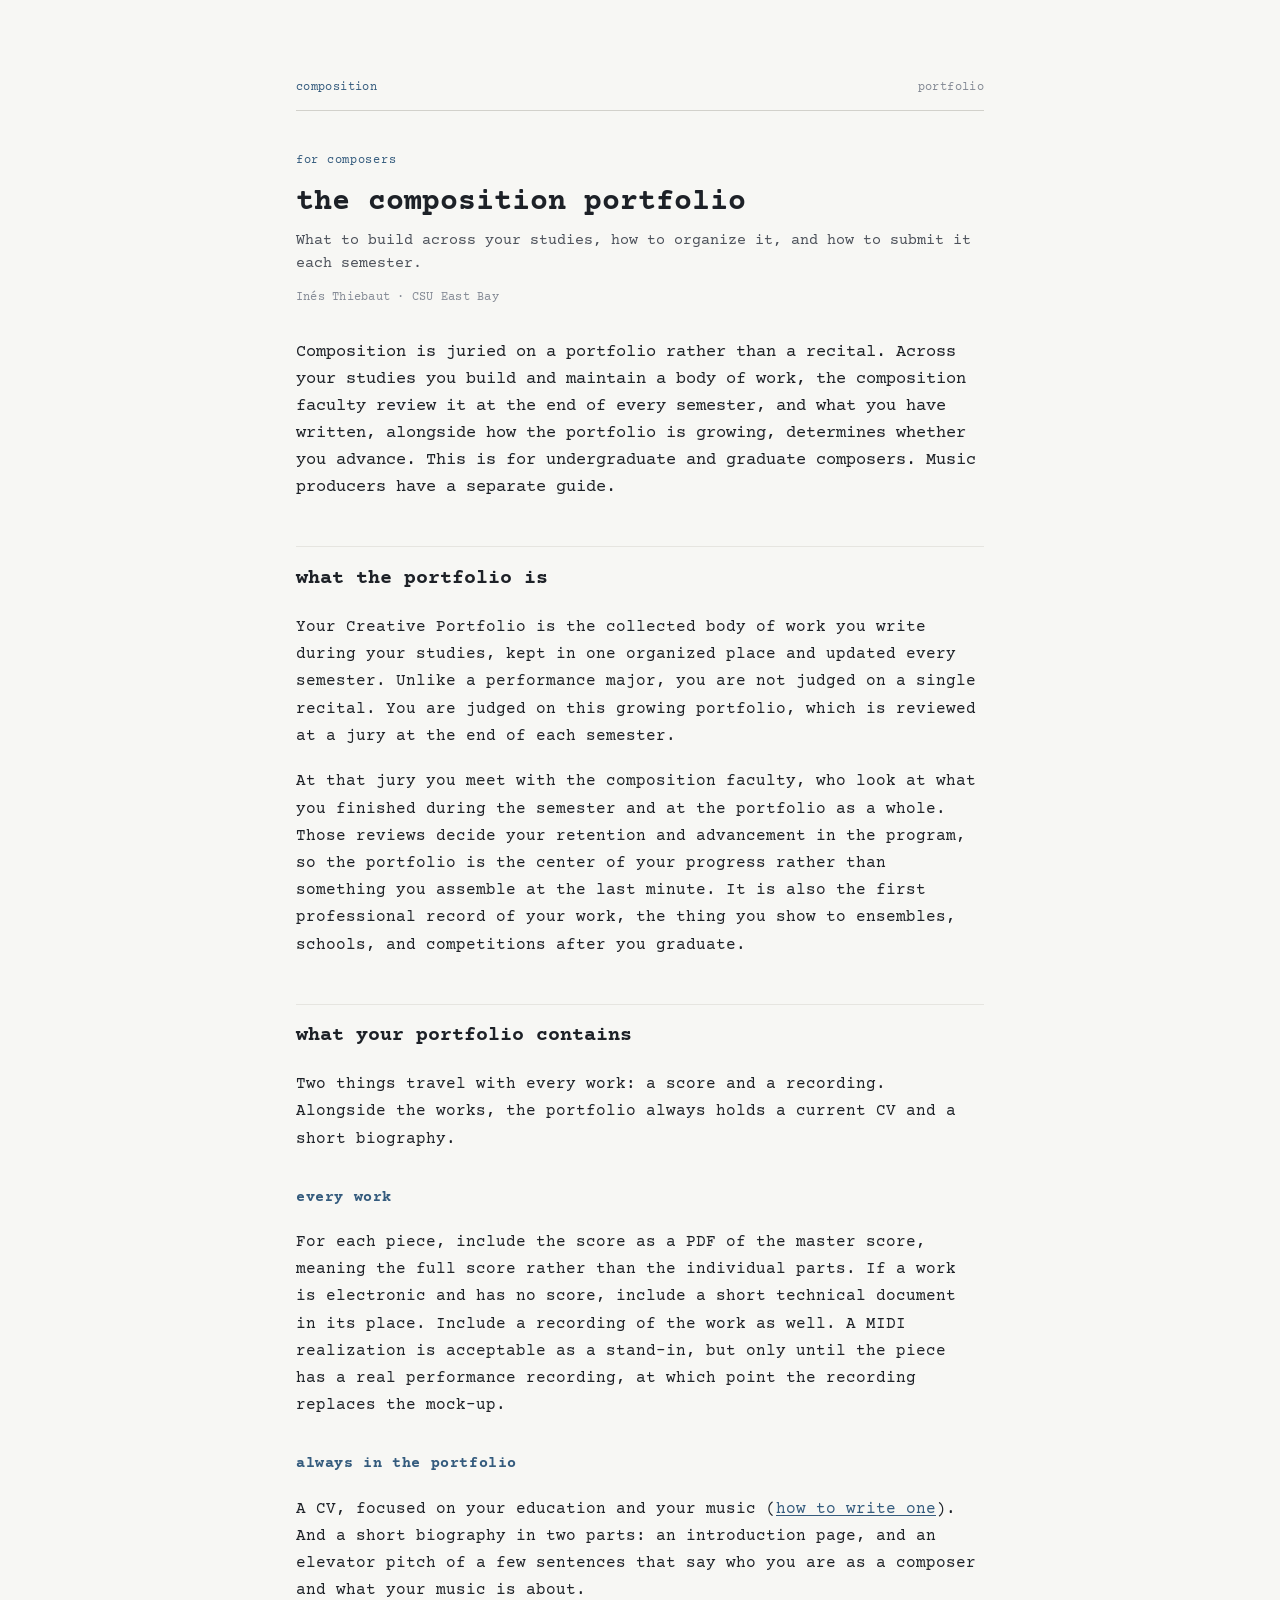
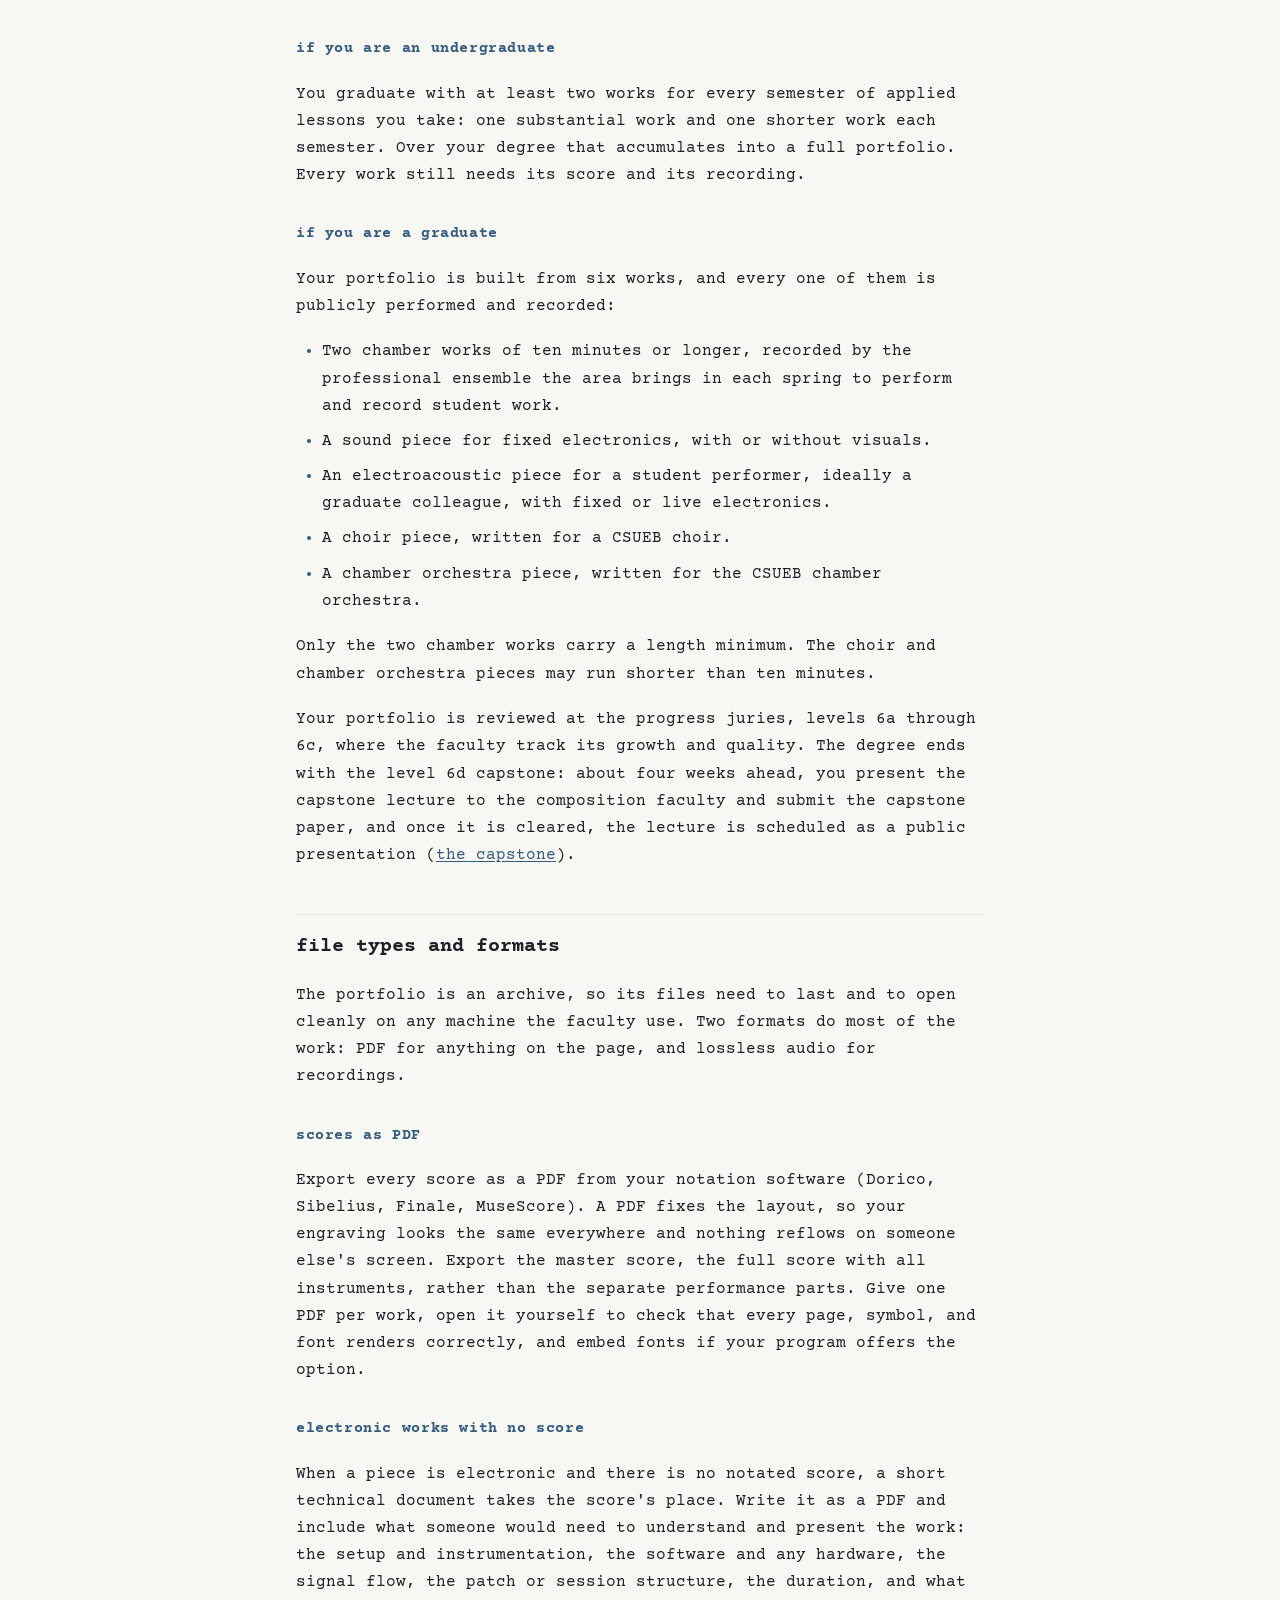
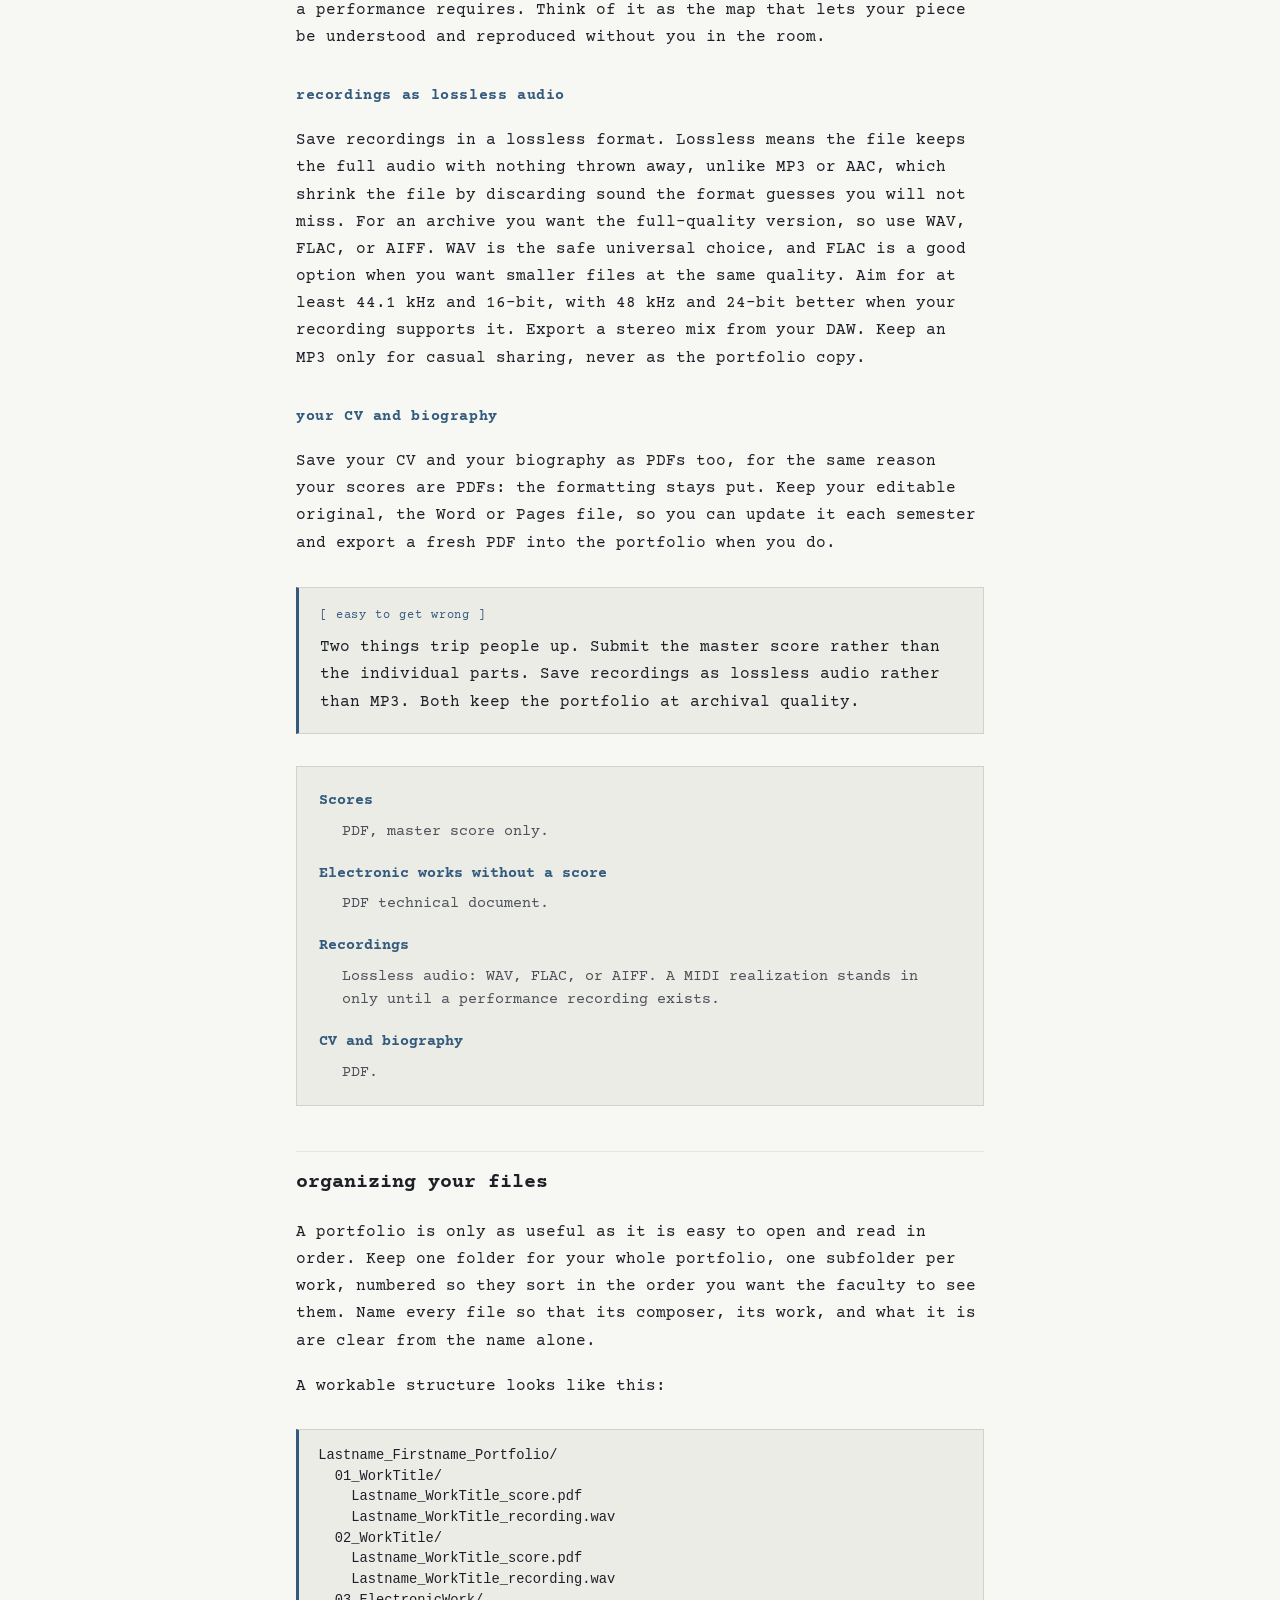
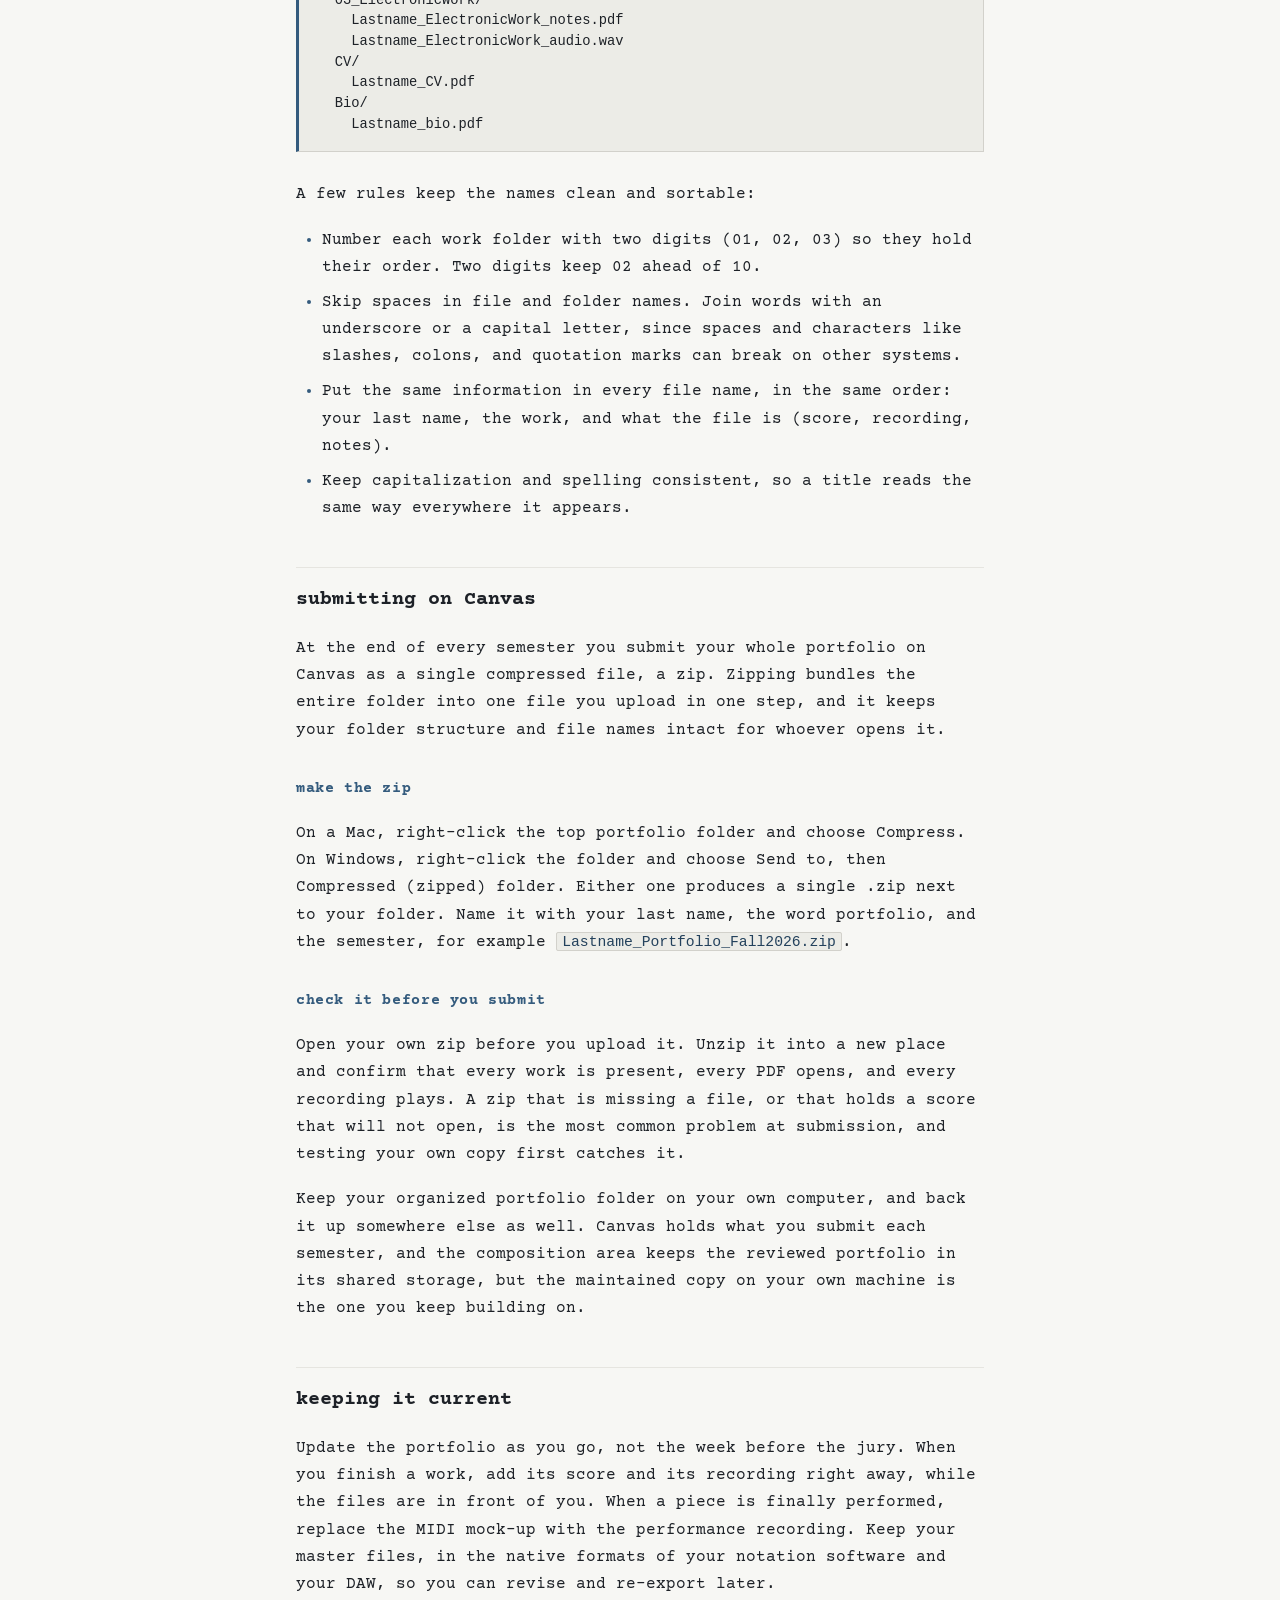
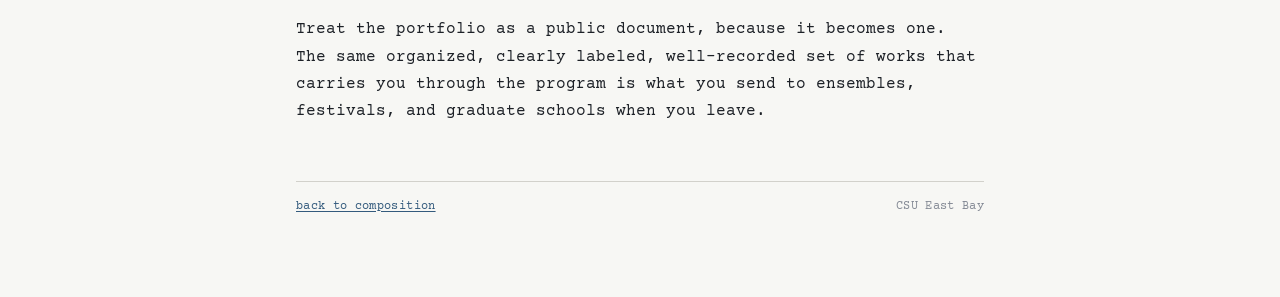
==== portfolio.html @ 9c973898 "Add composition portfolio guide Student-facing guide for undergraduate and graduate composers, drawn" ====
<!DOCTYPE html>
<html lang="en">
<head>
  <meta charset="UTF-8">
  <meta name="viewport" content="width=device-width, initial-scale=1.0">
  <title>the composition portfolio · composition</title>
  <meta name="description" content="A guide to the composition portfolio for undergraduate and graduate composers: what it holds, how to organize your files, and how to submit it on Canvas each semester.">
  <link rel="stylesheet" href="assets/style.css">
</head>
<body>

<header class="handout-header">
  <span class="course">composition</span>
  <span class="meta">portfolio</span>
</header>

<div class="title-block">
  <div class="module-tag">for composers</div>
  <h1>the composition portfolio</h1>
  <div class="subtitle">What to build across your studies, how to organize it, and how to submit it each semester.</div>
  <div class="byline">Inés Thiebaut · CSU East Bay</div>
</div>

<p class="lede">Composition is juried on a portfolio rather than a recital. Across your studies you build and maintain a body of work, the composition faculty review it at the end of every semester, and what you have written, alongside how the portfolio is growing, determines whether you advance. This is for undergraduate and graduate composers. Music producers have a separate guide.</p>

<h2>what the portfolio is</h2>
<p>Your Creative Portfolio is the collected body of work you write during your studies, kept in one organized place and updated every semester. Unlike a performance major, you are not judged on a single recital. You are judged on this growing portfolio, which is reviewed at a jury at the end of each semester.</p>
<p>At that jury you meet with the composition faculty, who look at what you finished during the semester and at the portfolio as a whole. Those reviews decide your retention and advancement in the program, so the portfolio is the center of your progress rather than something you assemble at the last minute. It is also the first professional record of your work, the thing you show to ensembles, schools, and competitions after you graduate.</p>

<h2>what your portfolio contains</h2>
<p>Two things travel with every work: a score and a recording. Alongside the works, the portfolio always holds a current CV and a short biography.</p>

<h3>every work</h3>
<p>For each piece, include the score as a PDF of the master score, meaning the full score rather than the individual parts. If a work is electronic and has no score, include a short technical document in its place. Include a recording of the work as well. A MIDI realization is acceptable as a stand-in, but only until the piece has a real performance recording, at which point the recording replaces the mock-up.</p>

<h3>always in the portfolio</h3>
<p>A CV, focused on your education and your music (<a href="https://www.indeed.com/career-advice/resumes-cover-letters/cv-for-musicians" target="_blank" rel="noopener">how to write one</a>). And a short biography in two parts: an introduction page, and an elevator pitch of a few sentences that say who you are as a composer and what your music is about.</p>

<h3>if you are an undergraduate</h3>
<p>You graduate with at least two works for every semester of applied lessons you take: one substantial work and one shorter work each semester. Over your degree that accumulates into a full portfolio. Every work still needs its score and its recording.</p>

<h3>if you are a graduate</h3>
<p>Your portfolio is built from six works, and every one of them is publicly performed and recorded:</p>
<ul>
  <li>Two chamber works of ten minutes or longer, recorded by the professional ensemble the area brings in each spring to perform and record student work.</li>
  <li>A sound piece for fixed electronics, with or without visuals.</li>
  <li>An electroacoustic piece for a student performer, ideally a graduate colleague, with fixed or live electronics.</li>
  <li>A choir piece, written for a CSUEB choir.</li>
  <li>A chamber orchestra piece, written for the CSUEB chamber orchestra.</li>
</ul>
<p>Only the two chamber works carry a length minimum. The choir and chamber orchestra pieces may run shorter than ten minutes.</p>
<p>Your portfolio is reviewed at the progress juries, levels 6a through 6c, where the faculty track its growth and quality. The degree ends with the level 6d capstone: about four weeks ahead, you present the capstone lecture to the composition faculty and submit the capstone paper, and once it is cleared, the lecture is scheduled as a public presentation (<a href="https://csuebmusic.github.io/music-curriculum/documents/handbooks/graduate-handbook.html#capstone" target="_blank" rel="noopener">the capstone</a>).</p>

<h2>file types and formats</h2>
<p>The portfolio is an archive, so its files need to last and to open cleanly on any machine the faculty use. Two formats do most of the work: PDF for anything on the page, and lossless audio for recordings.</p>

<h3>scores as PDF</h3>
<p>Export every score as a PDF from your notation software (Dorico, Sibelius, Finale, MuseScore). A PDF fixes the layout, so your engraving looks the same everywhere and nothing reflows on someone else's screen. Export the master score, the full score with all instruments, rather than the separate performance parts. Give one PDF per work, open it yourself to check that every page, symbol, and font renders correctly, and embed fonts if your program offers the option.</p>

<h3>electronic works with no score</h3>
<p>When a piece is electronic and there is no notated score, a short technical document takes the score's place. Write it as a PDF and include what someone would need to understand and present the work: the setup and instrumentation, the software and any hardware, the signal flow, the patch or session structure, the duration, and what a performance requires. Think of it as the map that lets your piece be understood and reproduced without you in the room.</p>

<h3>recordings as lossless audio</h3>
<p>Save recordings in a lossless format. Lossless means the file keeps the full audio with nothing thrown away, unlike MP3 or AAC, which shrink the file by discarding sound the format guesses you will not miss. For an archive you want the full-quality version, so use WAV, FLAC, or AIFF. WAV is the safe universal choice, and FLAC is a good option when you want smaller files at the same quality. Aim for at least 44.1 kHz and 16-bit, with 48 kHz and 24-bit better when your recording supports it. Export a stereo mix from your DAW. Keep an MP3 only for casual sharing, never as the portfolio copy.</p>

<h3>your CV and biography</h3>
<p>Save your CV and your biography as PDFs too, for the same reason your scores are PDFs: the formatting stays put. Keep your editable original, the Word or Pages file, so you can update it each semester and export a fresh PDF into the portfolio when you do.</p>

<div class="callout">
  <div class="callout-label">easy to get wrong</div>
  <p>Two things trip people up. Submit the master score rather than the individual parts. Save recordings as lossless audio rather than MP3. Both keep the portfolio at archival quality.</p>
</div>

<dl class="vocab">
  <dt>Scores</dt>
  <dd>PDF, master score only.</dd>
  <dt>Electronic works without a score</dt>
  <dd>PDF technical document.</dd>
  <dt>Recordings</dt>
  <dd>Lossless audio: WAV, FLAC, or AIFF. A MIDI realization stands in only until a performance recording exists.</dd>
  <dt>CV and biography</dt>
  <dd>PDF.</dd>
</dl>

<h2>organizing your files</h2>
<p>A portfolio is only as useful as it is easy to open and read in order. Keep one folder for your whole portfolio, one subfolder per work, numbered so they sort in the order you want the faculty to see them. Name every file so that its composer, its work, and what it is are clear from the name alone.</p>

<p>A workable structure looks like this:</p>
<pre>Lastname_Firstname_Portfolio/
  01_WorkTitle/
    Lastname_WorkTitle_score.pdf
    Lastname_WorkTitle_recording.wav
  02_WorkTitle/
    Lastname_WorkTitle_score.pdf
    Lastname_WorkTitle_recording.wav
  03_ElectronicWork/
    Lastname_ElectronicWork_notes.pdf
    Lastname_ElectronicWork_audio.wav
  CV/
    Lastname_CV.pdf
  Bio/
    Lastname_bio.pdf</pre>

<p>A few rules keep the names clean and sortable:</p>
<ul>
  <li>Number each work folder with two digits (01, 02, 03) so they hold their order. Two digits keep 02 ahead of 10.</li>
  <li>Skip spaces in file and folder names. Join words with an underscore or a capital letter, since spaces and characters like slashes, colons, and quotation marks can break on other systems.</li>
  <li>Put the same information in every file name, in the same order: your last name, the work, and what the file is (score, recording, notes).</li>
  <li>Keep capitalization and spelling consistent, so a title reads the same way everywhere it appears.</li>
</ul>

<h2>submitting on Canvas</h2>
<p>At the end of every semester you submit your whole portfolio on Canvas as a single compressed file, a zip. Zipping bundles the entire folder into one file you upload in one step, and it keeps your folder structure and file names intact for whoever opens it.</p>

<h3>make the zip</h3>
<p>On a Mac, right-click the top portfolio folder and choose Compress. On Windows, right-click the folder and choose Send to, then Compressed (zipped) folder. Either one produces a single .zip next to your folder. Name it with your last name, the word portfolio, and the semester, for example <code>Lastname_Portfolio_Fall2026.zip</code>.</p>

<h3>check it before you submit</h3>
<p>Open your own zip before you upload it. Unzip it into a new place and confirm that every work is present, every PDF opens, and every recording plays. A zip that is missing a file, or that holds a score that will not open, is the most common problem at submission, and testing your own copy first catches it.</p>

<p>Keep your organized portfolio folder on your own computer, and back it up somewhere else as well. Canvas holds what you submit each semester, and the composition area keeps the reviewed portfolio in its shared storage, but the maintained copy on your own machine is the one you keep building on.</p>

<h2>keeping it current</h2>
<p>Update the portfolio as you go, not the week before the jury. When you finish a work, add its score and its recording right away, while the files are in front of you. When a piece is finally performed, replace the MIDI mock-up with the performance recording. Keep your master files, in the native formats of your notation software and your DAW, so you can revise and re-export later.</p>
<p>Treat the portfolio as a public document, because it becomes one. The same organized, clearly labeled, well-recorded set of works that carries you through the program is what you send to ensembles, festivals, and graduate schools when you leave.</p>

<footer class="handout-footer">
  <span><a href="index.html">back to composition</a></span>
  <span>CSU East Bay</span>
</footer>

</body>
</html>
---- assets/style.css ----
/* =======================================================================
   composition: lessons stylesheet
   Student-facing handouts and browser tools for composition,
   orchestration, and notation.

   Identity: a typed analytical page. Soft near-white paper, cool steel-blue
   ink for marks and links, near-black ink for text, everything set in
   Courier Prime so the page reads like a composer's typed program note or
   score analysis rather than a screen.

   Shares the custom-property NAMES used across the csuebmusic repos
   (--bg, --ink, --accent, the ink and rule families) so diagrams and
   widgets ported from another repo re-skin themselves here with no edits.
   Two deliberate departures from the audio repos: this repo is mono-first,
   so --serif and --mono both resolve to Courier Prime, and the chrome is
   quiet and lowercase rather than the terminal styling of music-production.
   A ported widget that leaned on a sans body, or on caps for contrast, will
   read flatter here; weight, size, and color carry the hierarchy instead.

   Domain-specific diagram color families (instrument families for
   orchestration and register maps, section colors for form diagrams, voice
   colors for texture and process diagrams) are added to this file when the
   first diagram that needs them lands, the way the audio repos grew their
   meter and cable families. Always reference colors by variable name; never
   hardcode hex in a component.
   ======================================================================= */

@import url('https://fonts.googleapis.com/css2?family=Courier+Prime:ital,wght@0,400;0,700;1,400;1,700&display=swap');

:root {
  /* Core surface + ink. Soft near-white paper, cool near-black ink. */
  --bg:        #f7f7f4;   /* page background */
  --bg-alt:    #ecece7;   /* lifted panel: callouts, figures, tables */
  --ink:       #1d2127;   /* cool near-black, body text */
  --ink-soft:  #4c515a;   /* slate, secondary text */
  --ink-faint: #838994;   /* light slate, captions, footer, grid labels */
  --rule:      #d2d1cb;   /* panel borders, axes */
  --rule-soft: #e6e5e0;   /* faint grid lines, section rules */

  /* Steel blue: the one accent, a fountain-pen ink for marks and links. */
  --accent:      #345b7d;
  --accent-soft: #23415c;   /* darker steel for emphasis text on the page */

  /* Caution panel. */
  --warn-bg:  #f2ede3;
  --warn-ink: #6b4a22;

  /* Mono-first: both names resolve to the typewriter face so ported
     components render in this repo's identity. */
  --serif: 'Courier Prime', 'Courier New', Courier, monospace;
  --mono:  'Courier Prime', 'Courier New', Courier, monospace;
}

* { box-sizing: border-box; }

html, body {
  margin: 0;
  padding: 0;
  background: var(--bg);
  color: var(--ink);
  font-family: var(--serif);
  font-size: 16px;
  line-height: 1.7;
  -webkit-font-smoothing: antialiased;
}

/* ----- Layout ---------------------------------------------------------- */

body {
  max-width: 46rem;
  margin: 0 auto;
  padding: 2.5rem 1.5rem 5rem;
}

/* ----- Header: a typed slug line --------------------------------------- */

.handout-header {
  display: flex;
  justify-content: space-between;
  align-items: center;
  gap: 1rem;
  font-size: 0.75rem;
  letter-spacing: 0.03em;
  color: var(--ink-faint);
  border-bottom: 1px solid var(--rule);
  padding: 0.9rem 0 0.7rem;
  margin-top: 1.5rem;
  margin-bottom: 2.5rem;
}
.handout-header .course { color: var(--accent); }

/* ----- Title block ----------------------------------------------------- */

.title-block { margin-bottom: 2rem; }

.module-tag {
  font-size: 0.75rem;
  letter-spacing: 0.06em;
  color: var(--accent);
  margin-bottom: 0.8rem;
}

h1 {
  font-weight: 700;
  font-size: 1.9rem;
  line-height: 1.2;
  margin: 0 0 0.6rem;
  color: var(--ink);
}

.subtitle {
  font-size: 0.95rem;
  color: var(--ink-soft);
  line-height: 1.5;
}

.byline {
  font-size: 0.78rem;
  letter-spacing: 0.02em;
  color: var(--ink-faint);
  margin-top: 0.7rem;
}

/* ----- Lede ------------------------------------------------------------ */

.lede {
  font-size: 1.05rem;
  line-height: 1.6;
  color: var(--ink);
  margin: 1.5rem auto 2rem;
}
.lede strong { color: var(--accent-soft); font-weight: 700; }

/* ----- Body type ------------------------------------------------------- */

p { margin: 1.15rem auto; }

/* Section head: a hairline rule stands in for a typed page break. */
h2 {
  font-weight: 700;
  font-size: 1.25rem;
  margin: 2.8rem auto 1rem;
  padding-top: 0.9rem;
  border-top: 1px solid var(--rule-soft);
  color: var(--ink);
}

/* Sub-head / label, carried in the steel accent. */
h3 {
  font-weight: 700;
  font-size: 0.95rem;
  letter-spacing: 0.04em;
  margin: 2rem auto 0.8rem;
  color: var(--accent);
}

strong { color: var(--accent-soft); font-weight: 700; }
em { color: var(--ink); font-style: italic; }

a {
  color: var(--accent);
  text-decoration: underline;
  text-decoration-thickness: 1px;
  text-underline-offset: 2px;
}
a:hover { color: var(--accent-soft); }

ol, ul { margin: 1.15rem auto; padding-left: 1.6rem; }
li { margin: 0.5rem 0; }
li::marker { color: var(--accent); }

/* Numbered step list: leading-zero counters in a boxed chip. */
ol.steps {
  list-style: none;
  counter-reset: step;
  padding-left: 0;
}
ol.steps > li {
  counter-increment: step;
  position: relative;
  padding-left: 3rem;
  margin-bottom: 1rem;
  min-height: 1.6rem;
}
ol.steps > li::before {
  content: counter(step, decimal-leading-zero);
  position: absolute;
  left: 0;
  top: 0.05rem;
  font-size: 0.82rem;
  font-weight: 700;
  color: var(--accent);
  background: var(--bg-alt);
  border: 1px solid var(--rule);
  padding: 0.1em 0.45em;
  border-radius: 2px;
  min-width: 2rem;
  text-align: center;
}

/* ----- Rules ----------------------------------------------------------- */

hr {
  border: none;
  border-top: 1px dashed var(--rule);
  margin: 2.5rem auto;
}
hr.dotted {
  border-top: 1px dotted var(--rule);
  margin: 2rem auto;
}

/* ----- Callout: a bracketed panel -------------------------------------- */

.callout {
  background: var(--bg-alt);
  border: 1px solid var(--rule);
  border-left: 3px solid var(--accent);
  padding: 1.1rem 1.3rem;
  margin: 1.9rem auto;
}
.callout-label {
  font-size: 0.72rem;
  letter-spacing: 0.08em;
  color: var(--accent);
  margin-bottom: 0.55rem;
}
.callout-label::before { content: "[ "; }
.callout-label::after  { content: " ]"; }
.callout p { margin: 0.5rem 0; }
.callout p:first-of-type { margin-top: 0; }
.callout p:last-child { margin-bottom: 0; }

/* ----- Caution panel --------------------------------------------------- */

.warn {
  background: var(--warn-bg);
  border: 1px solid var(--warn-ink);
  border-left: 3px solid var(--warn-ink);
  color: var(--warn-ink);
  padding: 1.1rem 1.3rem;
  margin: 1.9rem auto;
}
.warn .callout-label,
.warn-label {
  font-size: 0.72rem;
  letter-spacing: 0.08em;
  color: var(--warn-ink);
  margin-bottom: 0.55rem;
}
.warn .callout-label::before,
.warn-label::before { content: "[ ! "; }
.warn .callout-label::after,
.warn-label::after  { content: " ]"; }
.warn p { margin: 0.5rem 0; }
.warn p:last-child { margin-bottom: 0; }

/* ----- Vocab: definition list ------------------------------------------ */

dl.vocab {
  background: var(--bg-alt);
  border: 1px solid var(--rule);
  padding: 1.3rem 1.4rem;
  margin: 2rem auto;
}
dl.vocab dt {
  font-weight: 700;
  color: var(--accent);
  margin-top: 1.1rem;
  font-size: 0.95rem;
}
dl.vocab dt:first-child { margin-top: 0; }
dl.vocab dd {
  margin: 0.35rem 0 0;
  padding-left: 1.4rem;
  color: var(--ink-soft);
  font-size: 0.95rem;
  line-height: 1.55;
}

/* ----- Figures and diagrams -------------------------------------------- */

figure {
  margin: 2.2rem auto;
  text-align: center;
}
figure svg {
  max-width: 100%;
  height: auto;
  border: 1px solid var(--rule);
  background: var(--bg-alt);
}
figcaption {
  font-size: 0.78rem;
  letter-spacing: 0.03em;
  color: var(--ink-faint);
  margin-top: 0.75rem;
  line-height: 1.5;
}
figure.form-diagram { margin: 1.75rem auto; }

/* Score examples: an image you or the student supply. Sits on the page
   surface, not the panel tint, so staff lines and noteheads read cleanly.
   The notation is treated as given; materials analyze it, they do not
   typeset it. */
figure.score img {
  max-width: 100%;
  height: auto;
  border: 1px solid var(--rule);
  background: var(--bg);
}

/* ----- Code / tokens --------------------------------------------------- */

code {
  font-size: 0.92em;
  color: var(--accent-soft);
  background: var(--bg-alt);
  border: 1px solid var(--rule);
  border-radius: 2px;
  padding: 0.05em 0.35em;
}
pre {
  font-size: 0.86rem;
  line-height: 1.5;
  color: var(--ink);
  background: var(--bg-alt);
  border: 1px solid var(--rule);
  border-left: 3px solid var(--accent);
  padding: 1rem 1.2rem;
  overflow-x: auto;
  margin: 1.8rem auto;
}
pre code { border: none; background: none; padding: 0; color: inherit; }

/* ----- Tables ---------------------------------------------------------- */

table {
  width: 100%;
  border-collapse: collapse;
  margin: 1.25rem auto;
  font-size: 0.95rem;
}
th, td {
  text-align: left;
  padding: 0.6rem 0.75rem;
  border-bottom: 1px solid var(--rule-soft);
  vertical-align: top;
}
th {
  font-size: 0.82rem;
  letter-spacing: 0.03em;
  color: var(--ink-soft);
  font-weight: 700;
  border-bottom: 1px solid var(--rule);
}

/* ----- Audio ----------------------------------------------------------- */

audio { width: 100%; }
.audio-note {
  font-size: 0.88rem;
  color: var(--ink-soft);
  margin: 1rem auto 0;
  line-height: 1.5;
}

/* ----- Footer ---------------------------------------------------------- */

.handout-footer {
  display: flex;
  justify-content: space-between;
  gap: 1rem;
  font-size: 0.72rem;
  letter-spacing: 0.03em;
  color: var(--ink-faint);
  border-top: 1px solid var(--rule);
  padding-top: 0.9rem;
  margin-top: 3.5rem;
}

/* ----- Selection ------------------------------------------------------- */

::selection { background: var(--accent); color: var(--bg); }

/* ----- Responsive ------------------------------------------------------ */

@media (max-width: 600px) {
  h1 { font-size: 1.6rem; }
  body { padding: 2rem 1.1rem 4rem; }
}
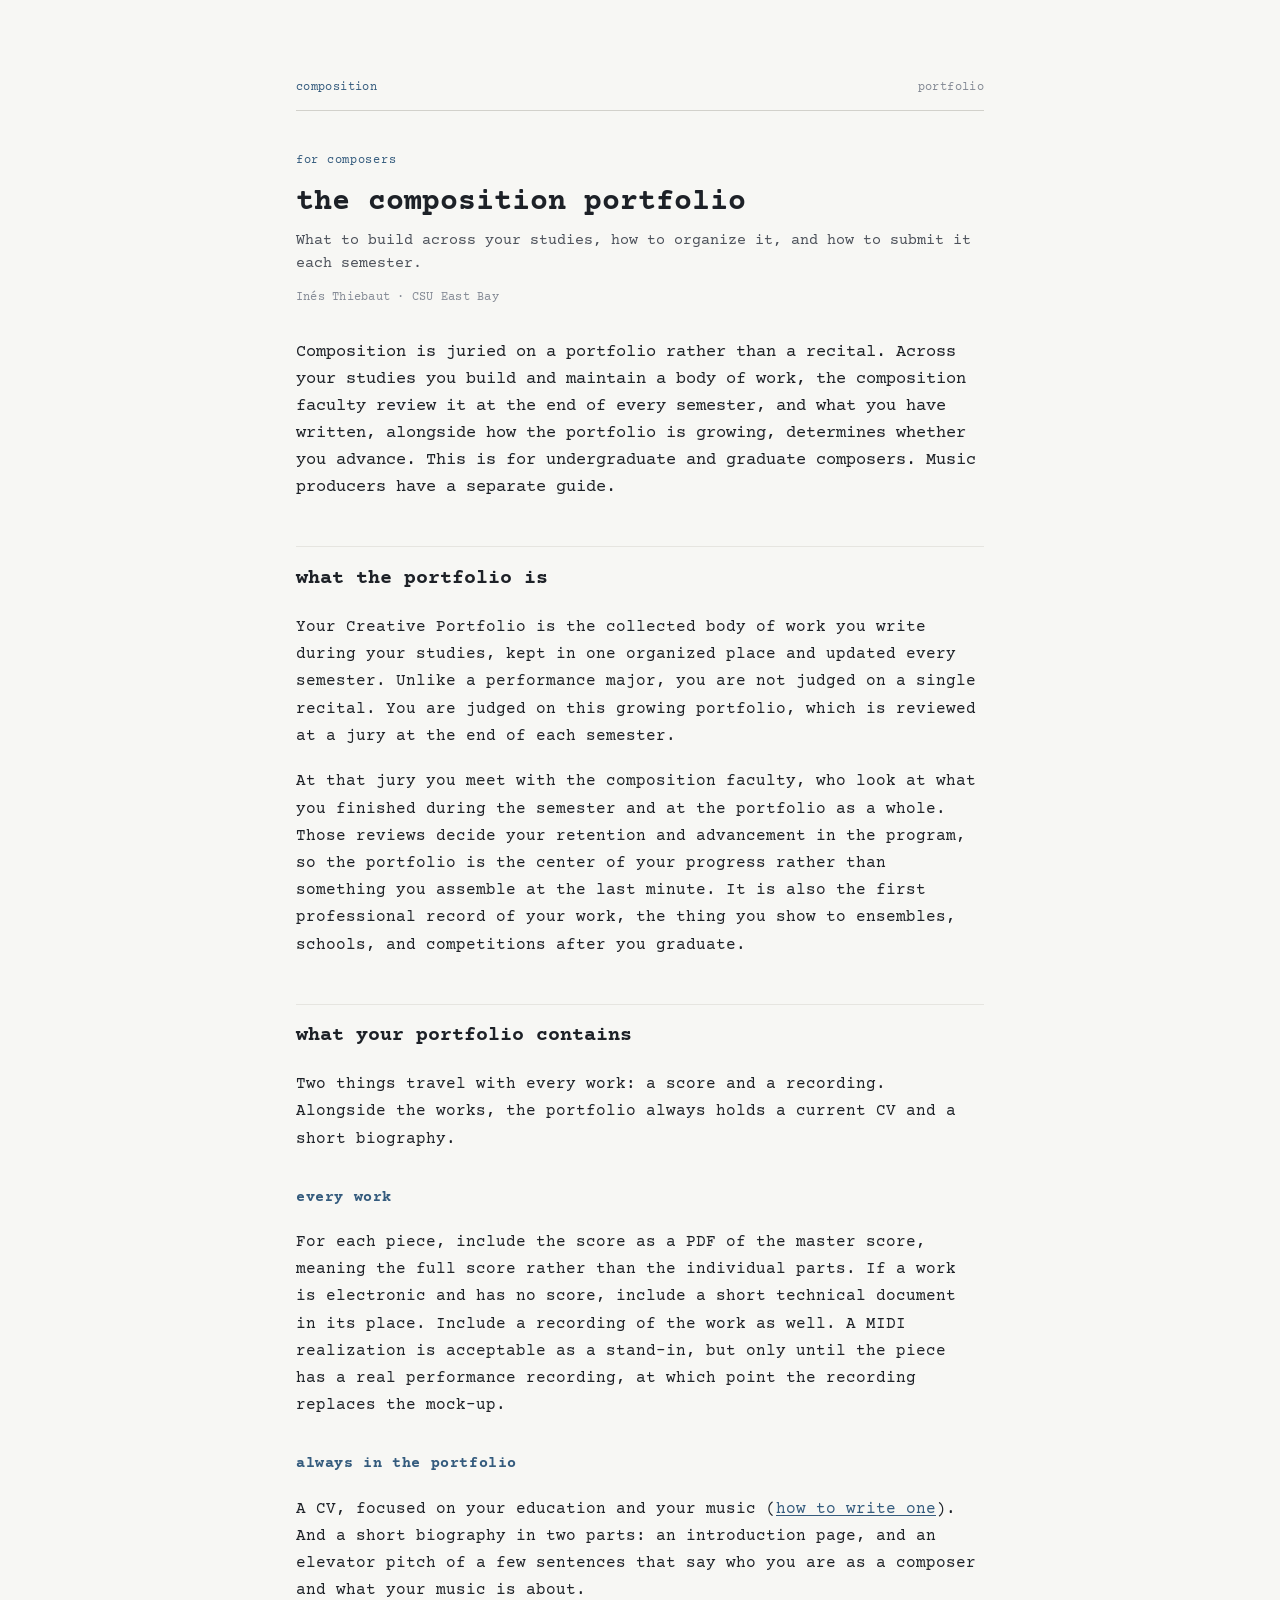
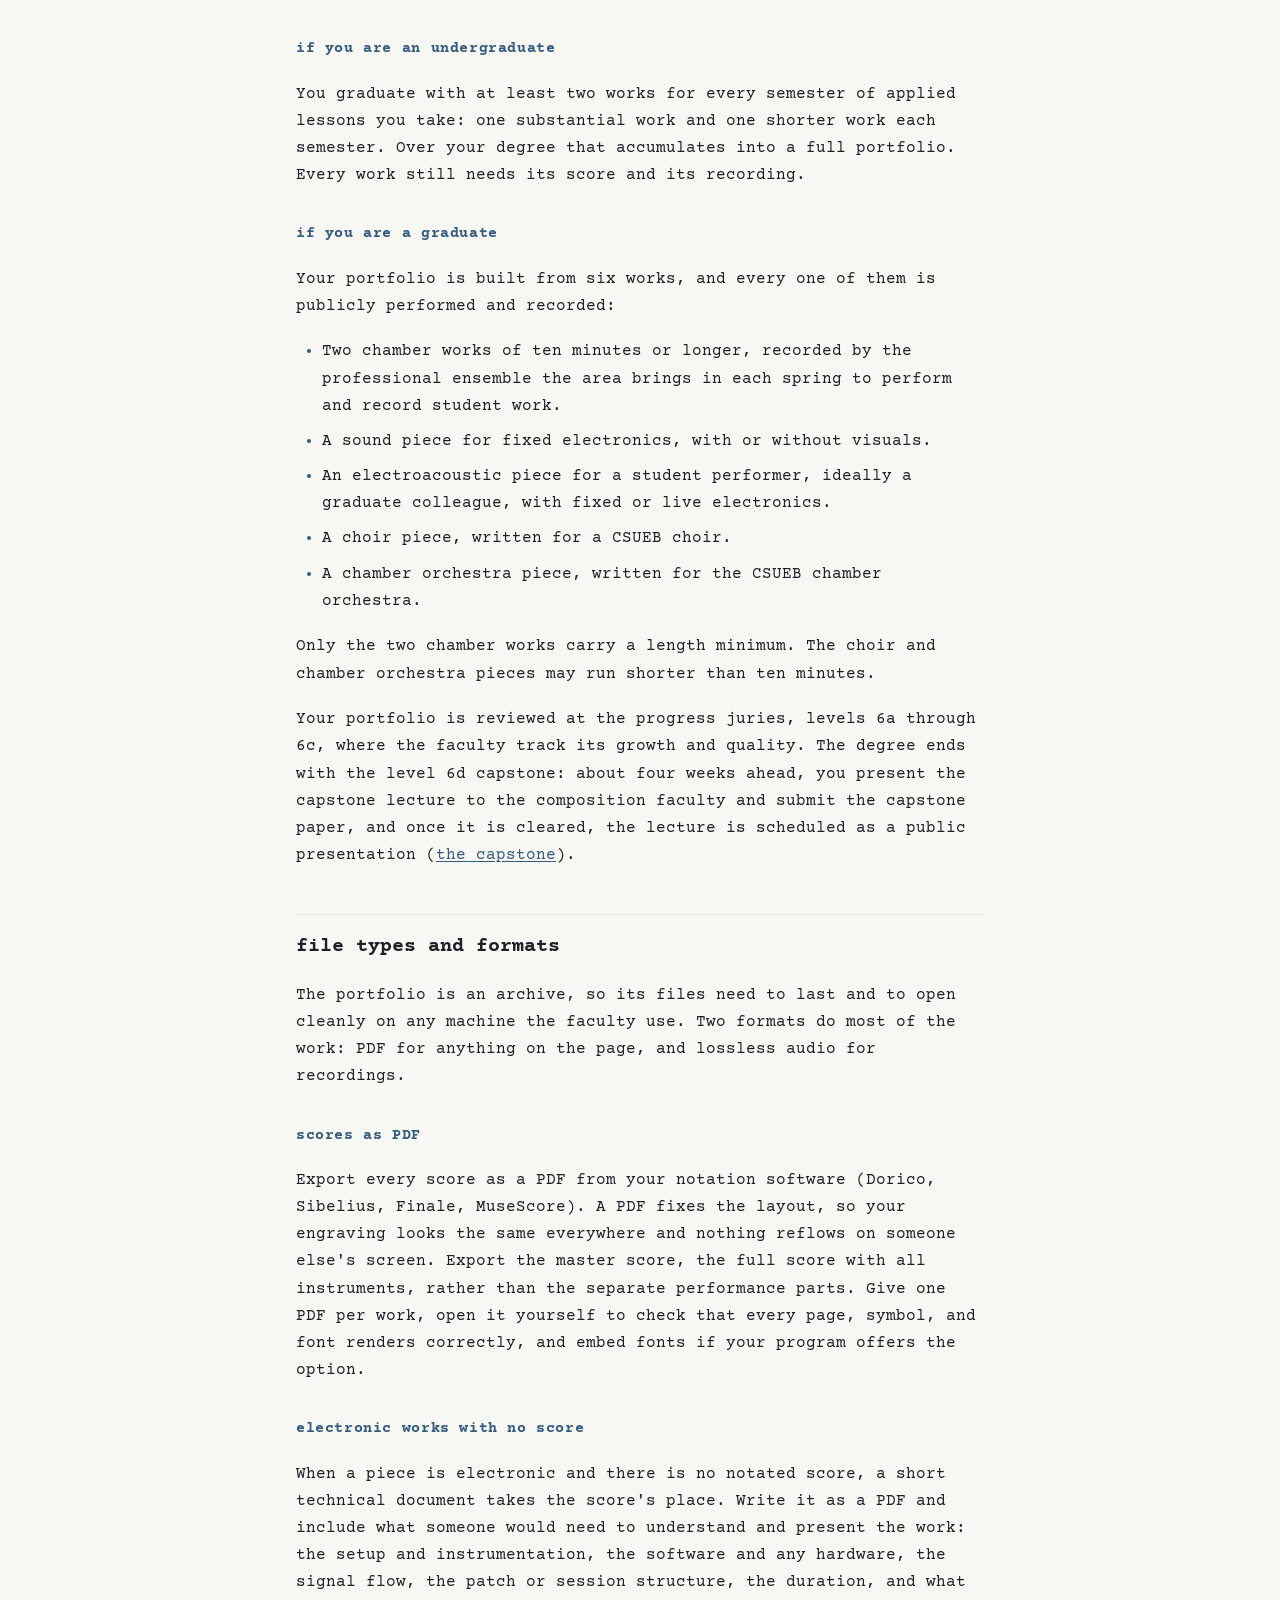
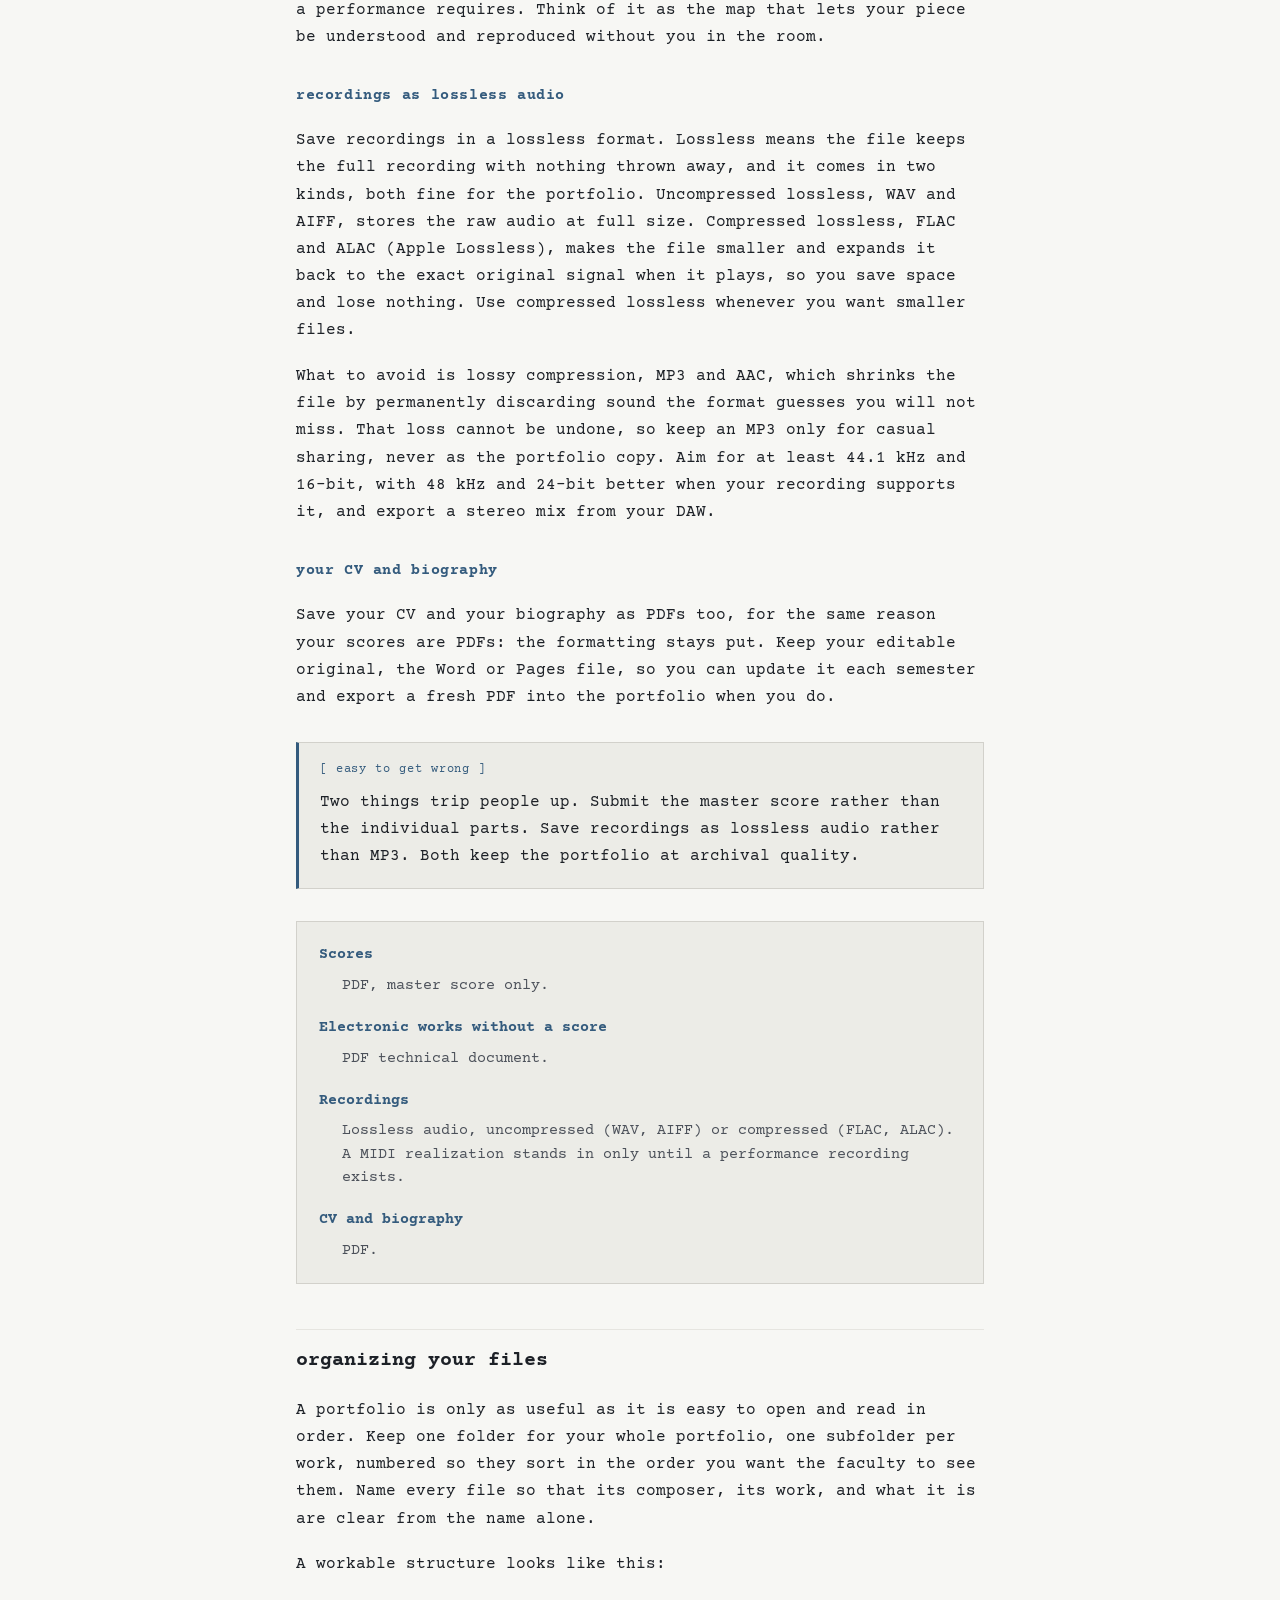
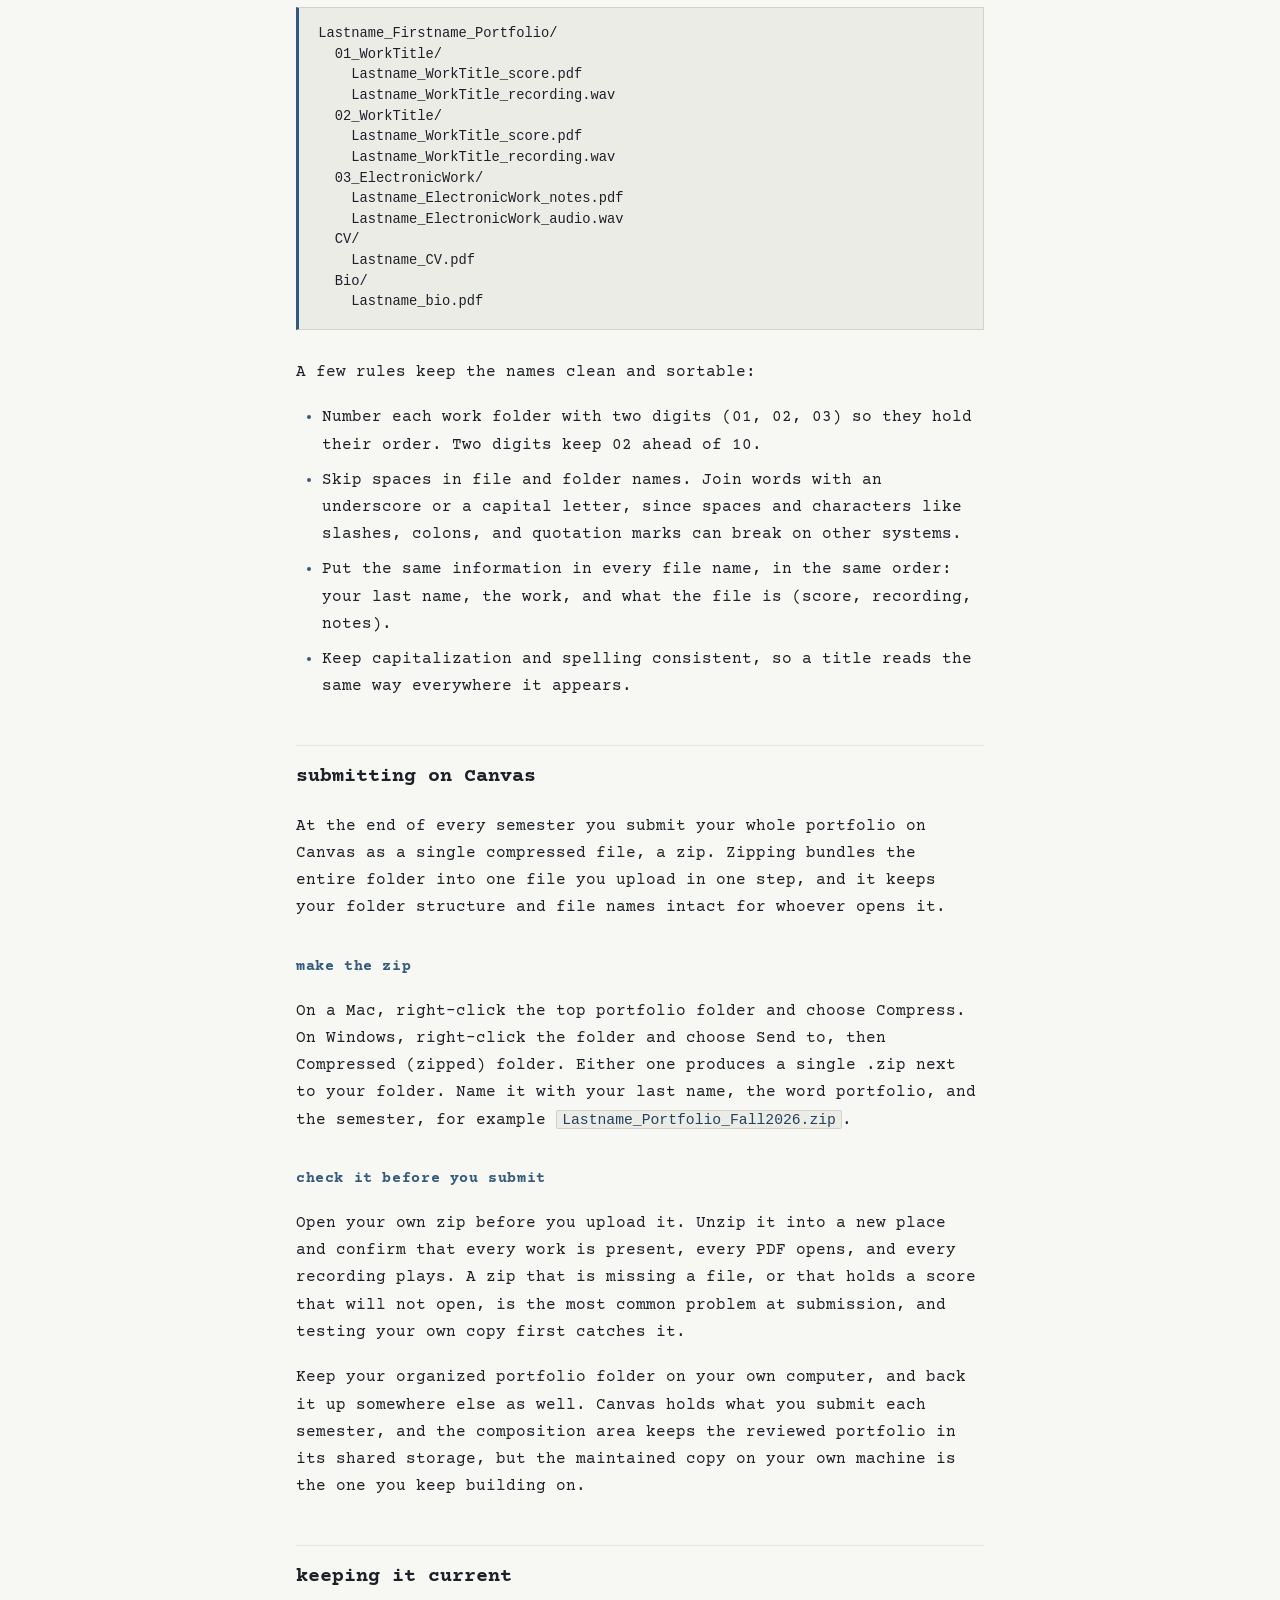
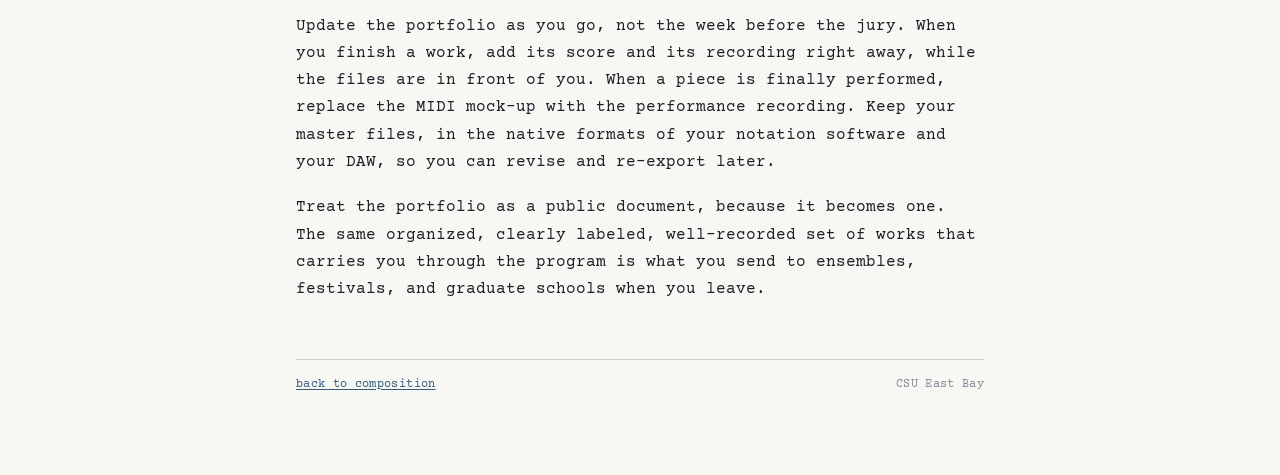
==== commit 0437b0e5: "Clarify lossless audio: compressed vs uncompressed Distinguish uncompressed lossless (WAV, AIFF) fro" ====
--- a/portfolio.html
+++ b/portfolio.html
@@ -61,7 +61,8 @@
 <p>When a piece is electronic and there is no notated score, a short technical document takes the score's place. Write it as a PDF and include what someone would need to understand and present the work: the setup and instrumentation, the software and any hardware, the signal flow, the patch or session structure, the duration, and what a performance requires. Think of it as the map that lets your piece be understood and reproduced without you in the room.</p>
 
 <h3>recordings as lossless audio</h3>
-<p>Save recordings in a lossless format. Lossless means the file keeps the full audio with nothing thrown away, unlike MP3 or AAC, which shrink the file by discarding sound the format guesses you will not miss. For an archive you want the full-quality version, so use WAV, FLAC, or AIFF. WAV is the safe universal choice, and FLAC is a good option when you want smaller files at the same quality. Aim for at least 44.1 kHz and 16-bit, with 48 kHz and 24-bit better when your recording supports it. Export a stereo mix from your DAW. Keep an MP3 only for casual sharing, never as the portfolio copy.</p>
+<p>Save recordings in a lossless format. Lossless means the file keeps the full recording with nothing thrown away, and it comes in two kinds, both fine for the portfolio. Uncompressed lossless, WAV and AIFF, stores the raw audio at full size. Compressed lossless, FLAC and ALAC (Apple Lossless), makes the file smaller and expands it back to the exact original signal when it plays, so you save space and lose nothing. Use compressed lossless whenever you want smaller files.</p>
+<p>What to avoid is lossy compression, MP3 and AAC, which shrinks the file by permanently discarding sound the format guesses you will not miss. That loss cannot be undone, so keep an MP3 only for casual sharing, never as the portfolio copy. Aim for at least 44.1 kHz and 16-bit, with 48 kHz and 24-bit better when your recording supports it, and export a stereo mix from your DAW.</p>
 
 <h3>your CV and biography</h3>
 <p>Save your CV and your biography as PDFs too, for the same reason your scores are PDFs: the formatting stays put. Keep your editable original, the Word or Pages file, so you can update it each semester and export a fresh PDF into the portfolio when you do.</p>
@@ -77,7 +78,7 @@
   <dt>Electronic works without a score</dt>
   <dd>PDF technical document.</dd>
   <dt>Recordings</dt>
-  <dd>Lossless audio: WAV, FLAC, or AIFF. A MIDI realization stands in only until a performance recording exists.</dd>
+  <dd>Lossless audio, uncompressed (WAV, AIFF) or compressed (FLAC, ALAC). A MIDI realization stands in only until a performance recording exists.</dd>
   <dt>CV and biography</dt>
   <dd>PDF.</dd>
 </dl>
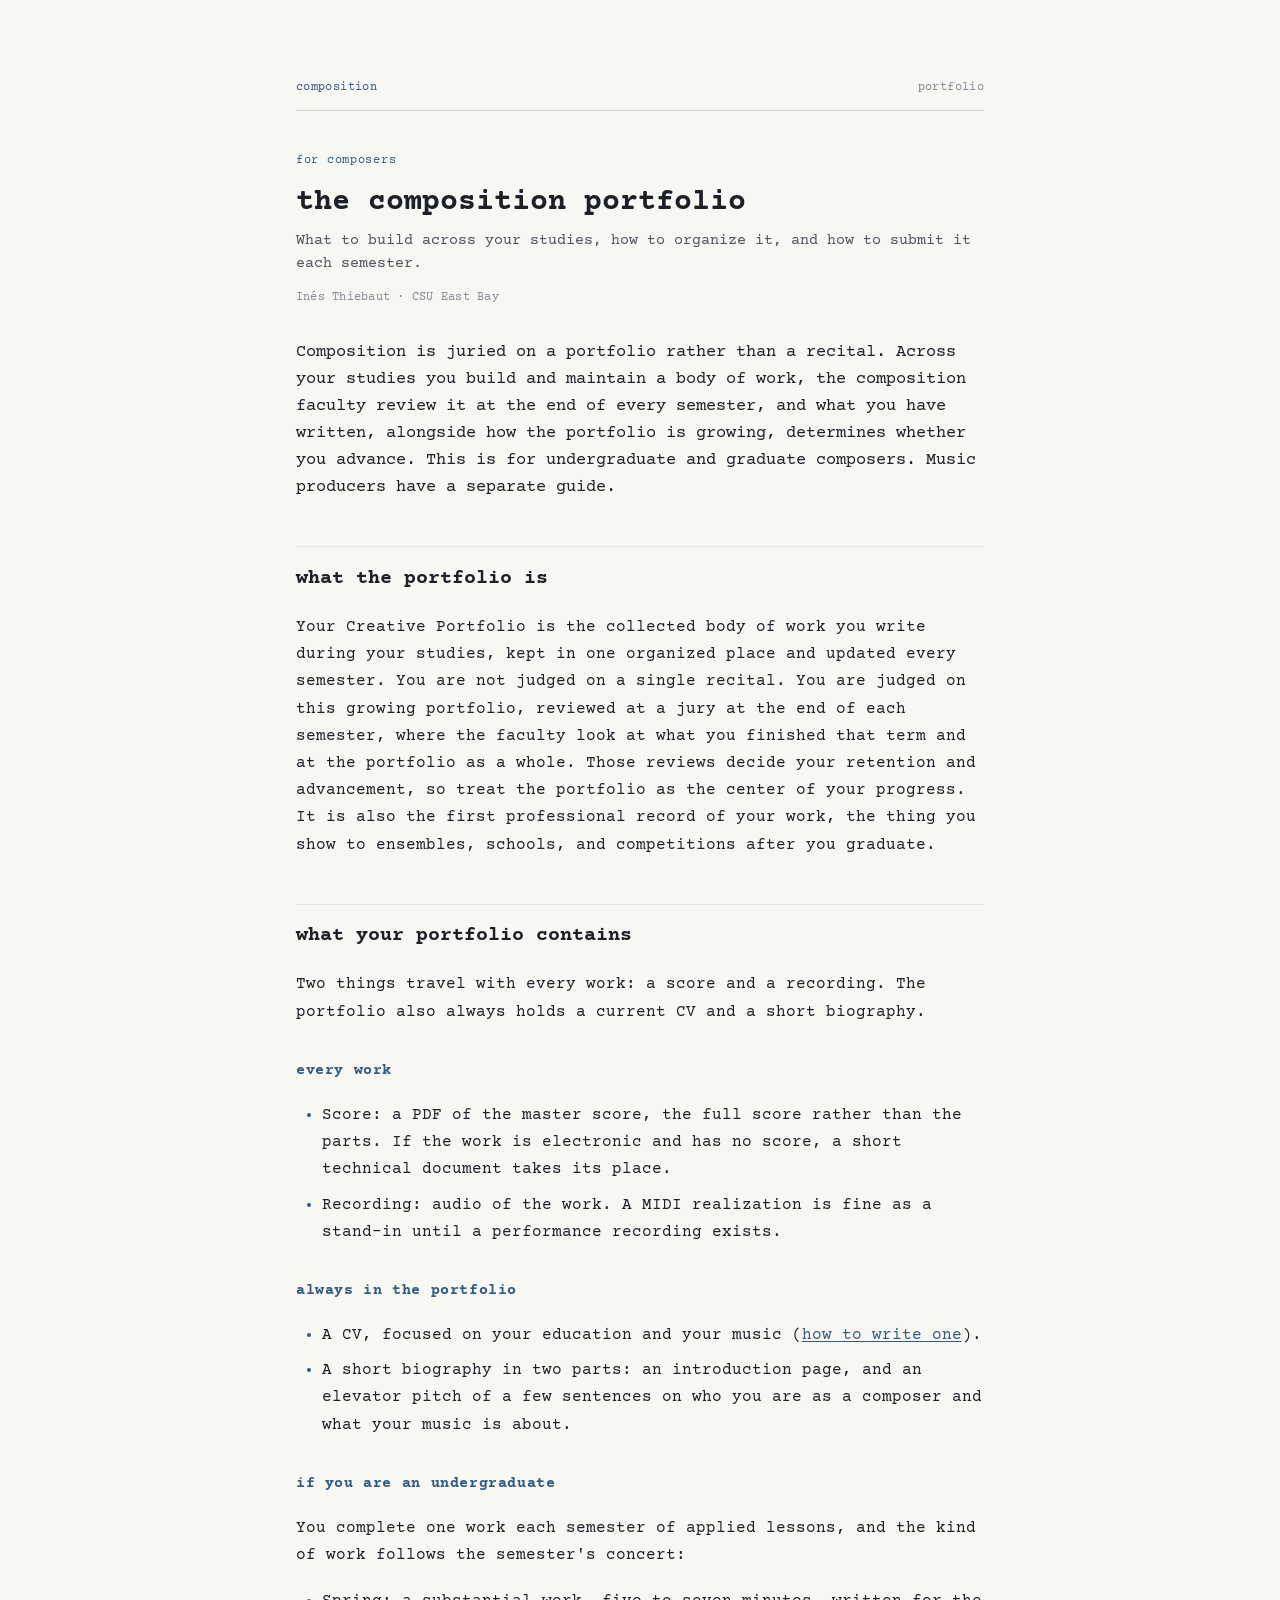
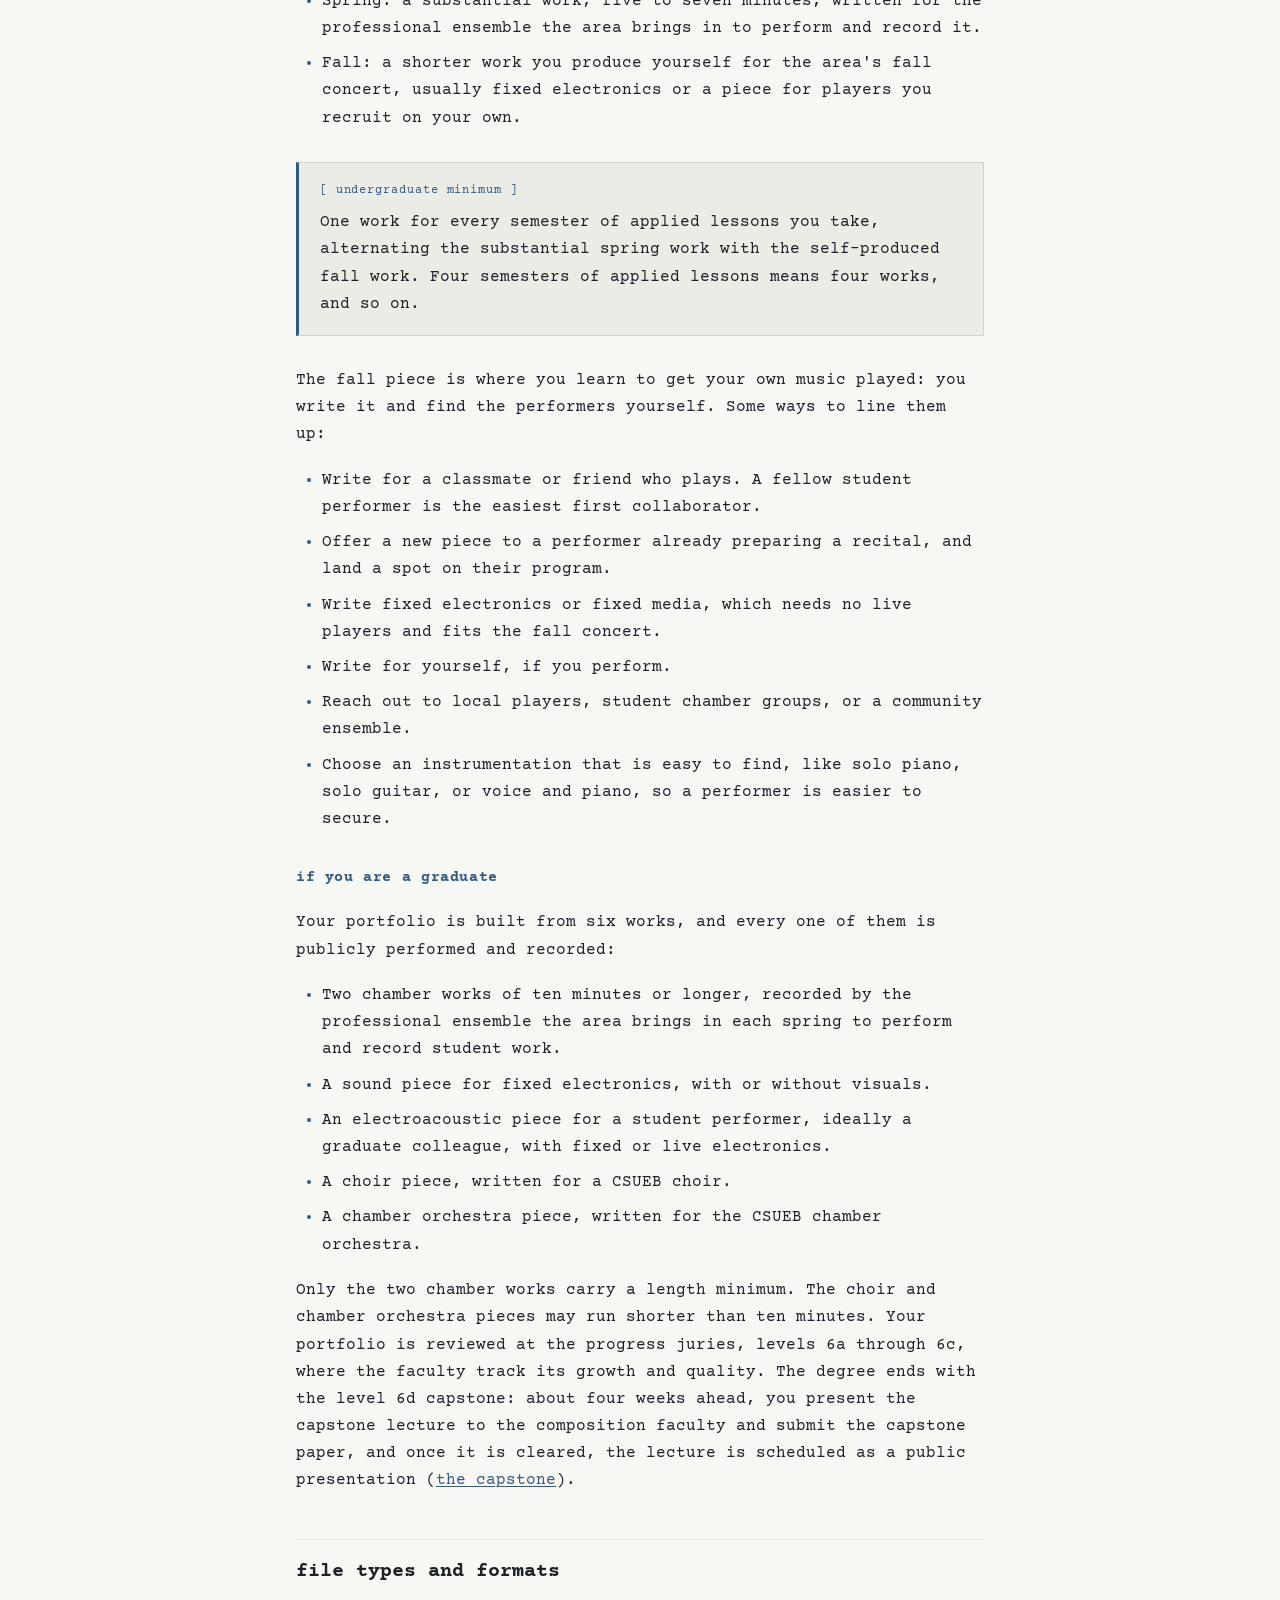
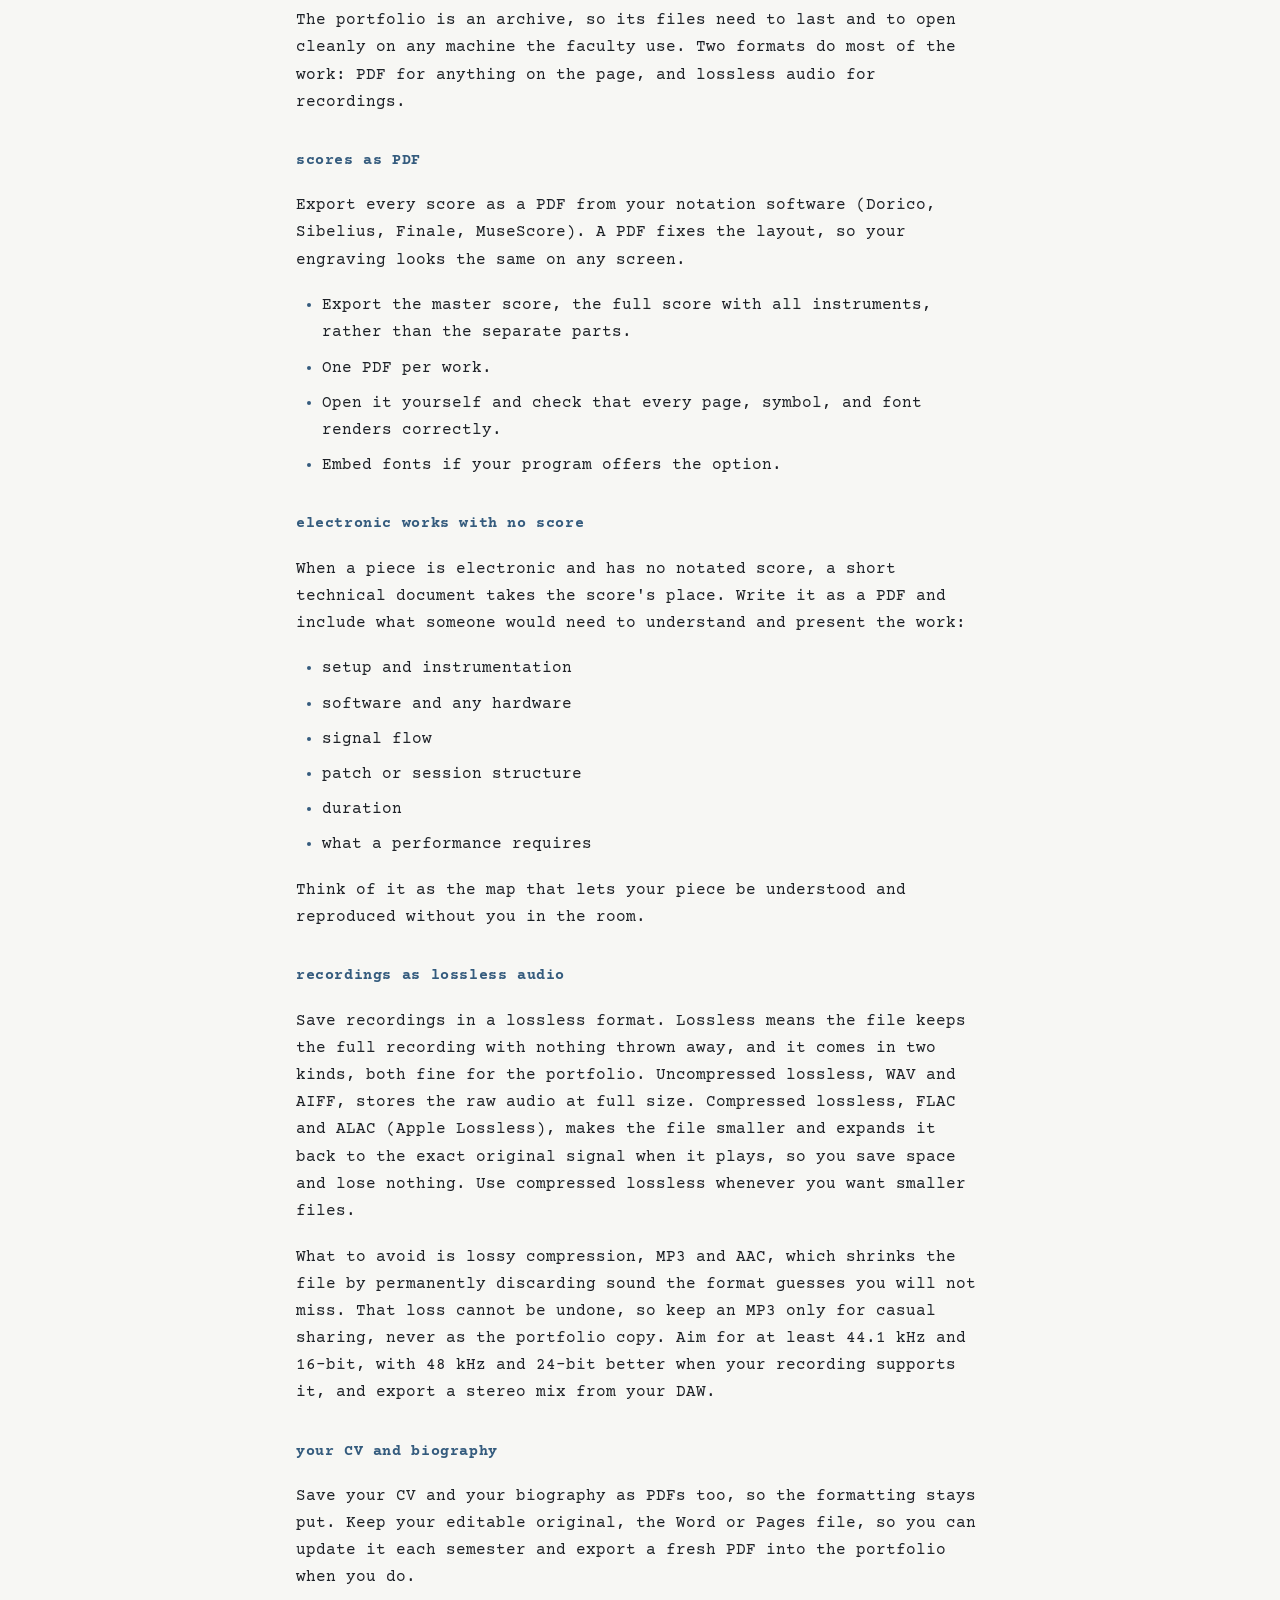
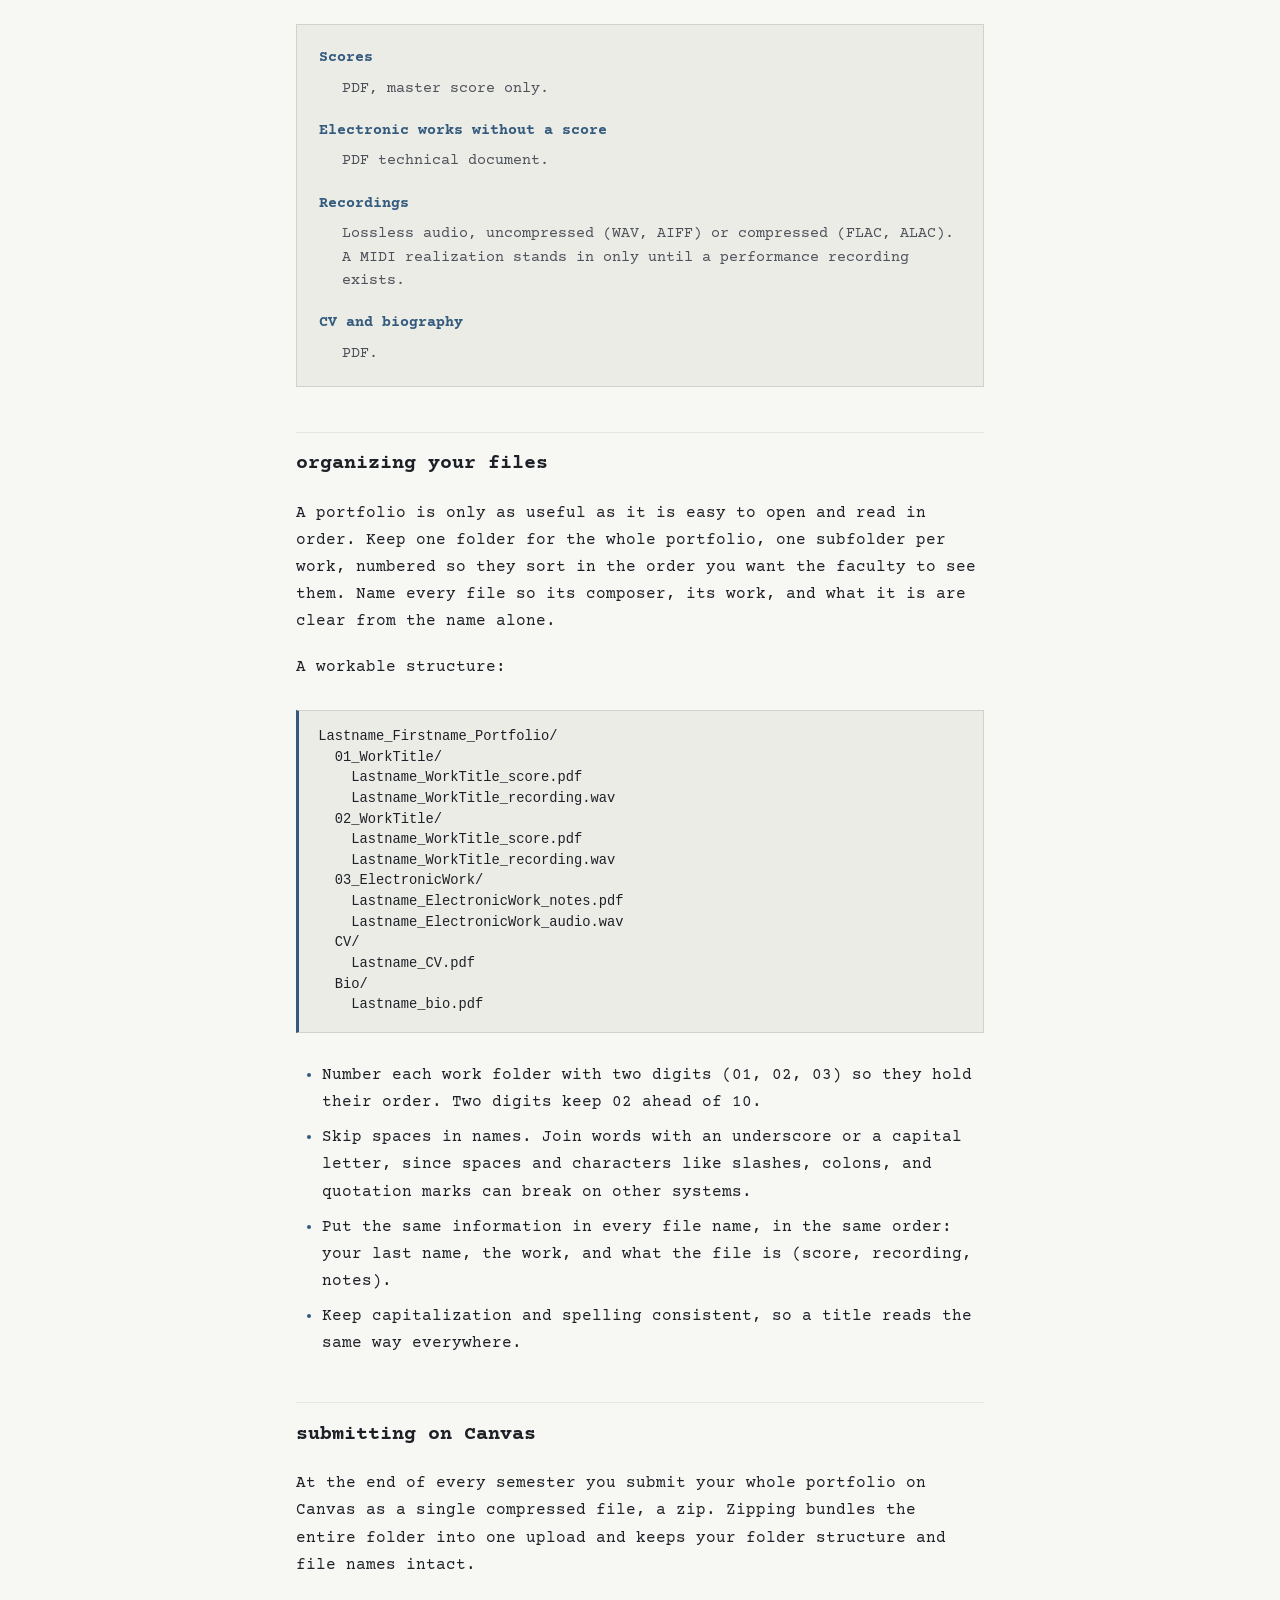
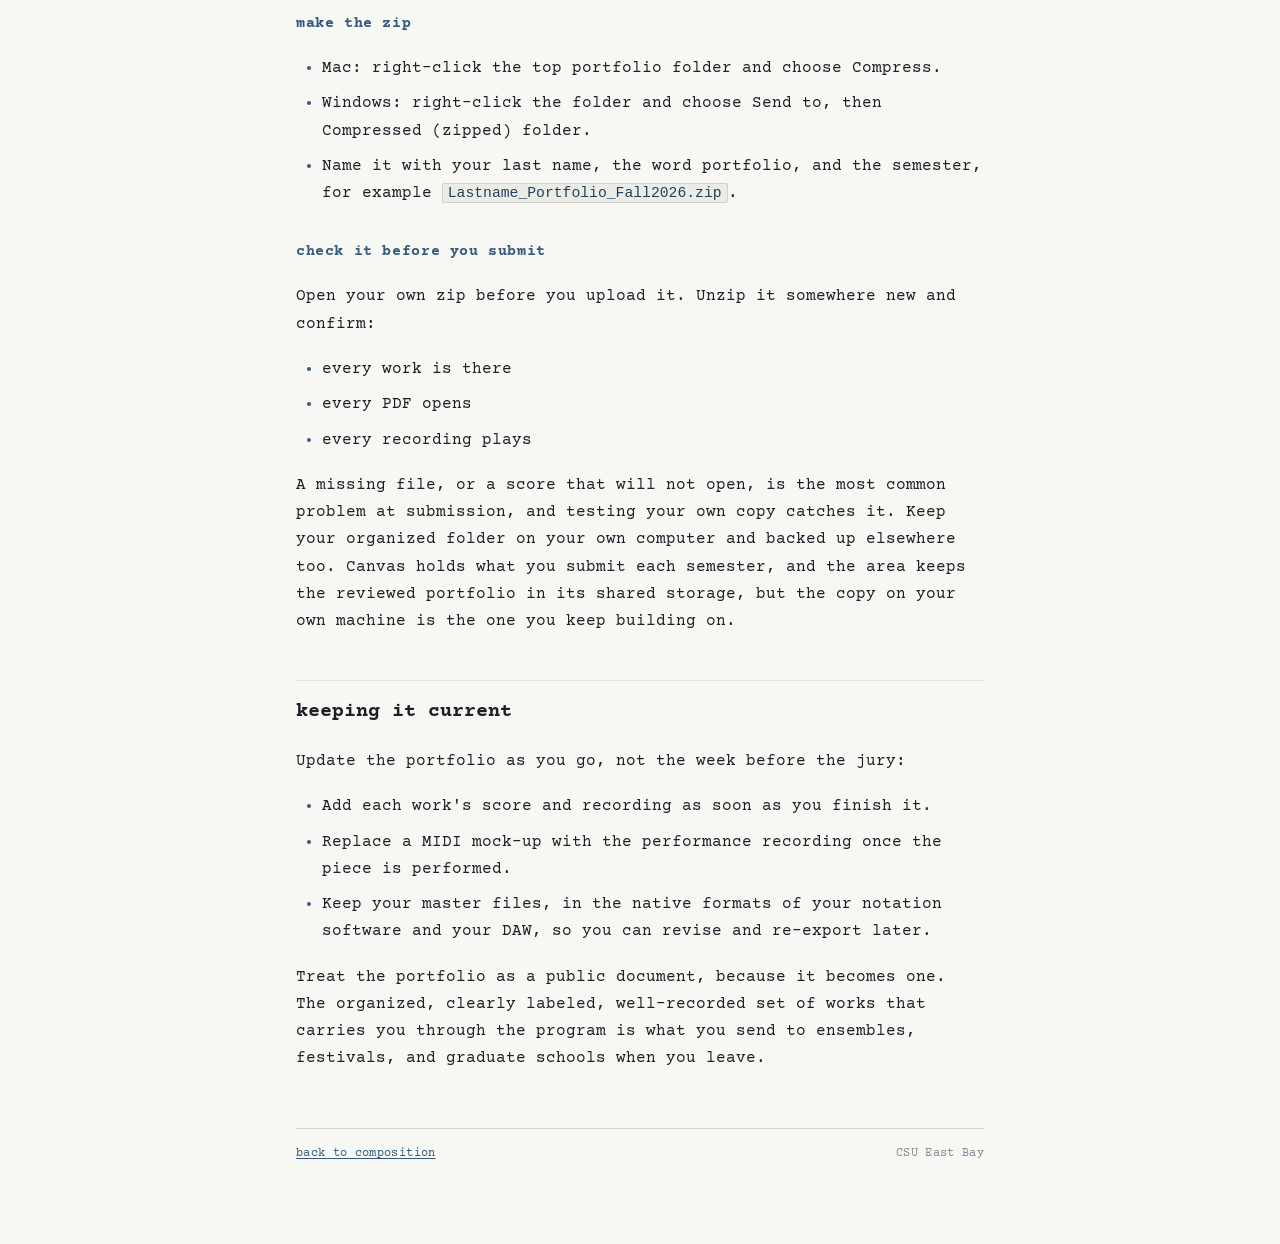
==== commit 4d8ffed8: "Rework portfolio guide: lighter balance, clearer undergrad path Shift toward lists for the specific " ====
--- a/portfolio.html
+++ b/portfolio.html
@@ -24,20 +24,44 @@
 <p class="lede">Composition is juried on a portfolio rather than a recital. Across your studies you build and maintain a body of work, the composition faculty review it at the end of every semester, and what you have written, alongside how the portfolio is growing, determines whether you advance. This is for undergraduate and graduate composers. Music producers have a separate guide.</p>
 
 <h2>what the portfolio is</h2>
-<p>Your Creative Portfolio is the collected body of work you write during your studies, kept in one organized place and updated every semester. Unlike a performance major, you are not judged on a single recital. You are judged on this growing portfolio, which is reviewed at a jury at the end of each semester.</p>
-<p>At that jury you meet with the composition faculty, who look at what you finished during the semester and at the portfolio as a whole. Those reviews decide your retention and advancement in the program, so the portfolio is the center of your progress rather than something you assemble at the last minute. It is also the first professional record of your work, the thing you show to ensembles, schools, and competitions after you graduate.</p>
+<p>Your Creative Portfolio is the collected body of work you write during your studies, kept in one organized place and updated every semester. You are not judged on a single recital. You are judged on this growing portfolio, reviewed at a jury at the end of each semester, where the faculty look at what you finished that term and at the portfolio as a whole. Those reviews decide your retention and advancement, so treat the portfolio as the center of your progress. It is also the first professional record of your work, the thing you show to ensembles, schools, and competitions after you graduate.</p>
 
 <h2>what your portfolio contains</h2>
-<p>Two things travel with every work: a score and a recording. Alongside the works, the portfolio always holds a current CV and a short biography.</p>
+<p>Two things travel with every work: a score and a recording. The portfolio also always holds a current CV and a short biography.</p>
 
 <h3>every work</h3>
-<p>For each piece, include the score as a PDF of the master score, meaning the full score rather than the individual parts. If a work is electronic and has no score, include a short technical document in its place. Include a recording of the work as well. A MIDI realization is acceptable as a stand-in, but only until the piece has a real performance recording, at which point the recording replaces the mock-up.</p>
+<ul>
+  <li>Score: a PDF of the master score, the full score rather than the parts. If the work is electronic and has no score, a short technical document takes its place.</li>
+  <li>Recording: audio of the work. A MIDI realization is fine as a stand-in until a performance recording exists.</li>
+</ul>
 
 <h3>always in the portfolio</h3>
-<p>A CV, focused on your education and your music (<a href="https://www.indeed.com/career-advice/resumes-cover-letters/cv-for-musicians" target="_blank" rel="noopener">how to write one</a>). And a short biography in two parts: an introduction page, and an elevator pitch of a few sentences that say who you are as a composer and what your music is about.</p>
+<ul>
+  <li>A CV, focused on your education and your music (<a href="https://www.indeed.com/career-advice/resumes-cover-letters/cv-for-musicians" target="_blank" rel="noopener">how to write one</a>).</li>
+  <li>A short biography in two parts: an introduction page, and an elevator pitch of a few sentences on who you are as a composer and what your music is about.</li>
+</ul>
 
 <h3>if you are an undergraduate</h3>
-<p>You graduate with at least two works for every semester of applied lessons you take: one substantial work and one shorter work each semester. Over your degree that accumulates into a full portfolio. Every work still needs its score and its recording.</p>
+<p>You complete one work each semester of applied lessons, and the kind of work follows the semester's concert:</p>
+<ul>
+  <li>Spring: a substantial work, five to seven minutes, written for the professional ensemble the area brings in to perform and record it.</li>
+  <li>Fall: a shorter work you produce yourself for the area's fall concert, usually fixed electronics or a piece for players you recruit on your own.</li>
+</ul>
+
+<div class="callout">
+  <div class="callout-label">undergraduate minimum</div>
+  <p>One work for every semester of applied lessons you take, alternating the substantial spring work with the self-produced fall work. Four semesters of applied lessons means four works, and so on.</p>
+</div>
+
+<p>The fall piece is where you learn to get your own music played: you write it and find the performers yourself. Some ways to line them up:</p>
+<ul>
+  <li>Write for a classmate or friend who plays. A fellow student performer is the easiest first collaborator.</li>
+  <li>Offer a new piece to a performer already preparing a recital, and land a spot on their program.</li>
+  <li>Write fixed electronics or fixed media, which needs no live players and fits the fall concert.</li>
+  <li>Write for yourself, if you perform.</li>
+  <li>Reach out to local players, student chamber groups, or a community ensemble.</li>
+  <li>Choose an instrumentation that is easy to find, like solo piano, solo guitar, or voice and piano, so a performer is easier to secure.</li>
+</ul>
 
 <h3>if you are a graduate</h3>
 <p>Your portfolio is built from six works, and every one of them is publicly performed and recorded:</p>
@@ -48,29 +72,38 @@
   <li>A choir piece, written for a CSUEB choir.</li>
   <li>A chamber orchestra piece, written for the CSUEB chamber orchestra.</li>
 </ul>
-<p>Only the two chamber works carry a length minimum. The choir and chamber orchestra pieces may run shorter than ten minutes.</p>
-<p>Your portfolio is reviewed at the progress juries, levels 6a through 6c, where the faculty track its growth and quality. The degree ends with the level 6d capstone: about four weeks ahead, you present the capstone lecture to the composition faculty and submit the capstone paper, and once it is cleared, the lecture is scheduled as a public presentation (<a href="https://csuebmusic.github.io/music-curriculum/documents/handbooks/graduate-handbook.html#capstone" target="_blank" rel="noopener">the capstone</a>).</p>
+<p>Only the two chamber works carry a length minimum. The choir and chamber orchestra pieces may run shorter than ten minutes. Your portfolio is reviewed at the progress juries, levels 6a through 6c, where the faculty track its growth and quality. The degree ends with the level 6d capstone: about four weeks ahead, you present the capstone lecture to the composition faculty and submit the capstone paper, and once it is cleared, the lecture is scheduled as a public presentation (<a href="https://csuebmusic.github.io/music-curriculum/documents/handbooks/graduate-handbook.html#capstone" target="_blank" rel="noopener">the capstone</a>).</p>
 
 <h2>file types and formats</h2>
 <p>The portfolio is an archive, so its files need to last and to open cleanly on any machine the faculty use. Two formats do most of the work: PDF for anything on the page, and lossless audio for recordings.</p>
 
 <h3>scores as PDF</h3>
-<p>Export every score as a PDF from your notation software (Dorico, Sibelius, Finale, MuseScore). A PDF fixes the layout, so your engraving looks the same everywhere and nothing reflows on someone else's screen. Export the master score, the full score with all instruments, rather than the separate performance parts. Give one PDF per work, open it yourself to check that every page, symbol, and font renders correctly, and embed fonts if your program offers the option.</p>
+<p>Export every score as a PDF from your notation software (Dorico, Sibelius, Finale, MuseScore). A PDF fixes the layout, so your engraving looks the same on any screen.</p>
+<ul>
+  <li>Export the master score, the full score with all instruments, rather than the separate parts.</li>
+  <li>One PDF per work.</li>
+  <li>Open it yourself and check that every page, symbol, and font renders correctly.</li>
+  <li>Embed fonts if your program offers the option.</li>
+</ul>
 
 <h3>electronic works with no score</h3>
-<p>When a piece is electronic and there is no notated score, a short technical document takes the score's place. Write it as a PDF and include what someone would need to understand and present the work: the setup and instrumentation, the software and any hardware, the signal flow, the patch or session structure, the duration, and what a performance requires. Think of it as the map that lets your piece be understood and reproduced without you in the room.</p>
+<p>When a piece is electronic and has no notated score, a short technical document takes the score's place. Write it as a PDF and include what someone would need to understand and present the work:</p>
+<ul>
+  <li>setup and instrumentation</li>
+  <li>software and any hardware</li>
+  <li>signal flow</li>
+  <li>patch or session structure</li>
+  <li>duration</li>
+  <li>what a performance requires</li>
+</ul>
+<p>Think of it as the map that lets your piece be understood and reproduced without you in the room.</p>
 
 <h3>recordings as lossless audio</h3>
 <p>Save recordings in a lossless format. Lossless means the file keeps the full recording with nothing thrown away, and it comes in two kinds, both fine for the portfolio. Uncompressed lossless, WAV and AIFF, stores the raw audio at full size. Compressed lossless, FLAC and ALAC (Apple Lossless), makes the file smaller and expands it back to the exact original signal when it plays, so you save space and lose nothing. Use compressed lossless whenever you want smaller files.</p>
 <p>What to avoid is lossy compression, MP3 and AAC, which shrinks the file by permanently discarding sound the format guesses you will not miss. That loss cannot be undone, so keep an MP3 only for casual sharing, never as the portfolio copy. Aim for at least 44.1 kHz and 16-bit, with 48 kHz and 24-bit better when your recording supports it, and export a stereo mix from your DAW.</p>
 
 <h3>your CV and biography</h3>
-<p>Save your CV and your biography as PDFs too, for the same reason your scores are PDFs: the formatting stays put. Keep your editable original, the Word or Pages file, so you can update it each semester and export a fresh PDF into the portfolio when you do.</p>
-
-<div class="callout">
-  <div class="callout-label">easy to get wrong</div>
-  <p>Two things trip people up. Submit the master score rather than the individual parts. Save recordings as lossless audio rather than MP3. Both keep the portfolio at archival quality.</p>
-</div>
+<p>Save your CV and your biography as PDFs too, so the formatting stays put. Keep your editable original, the Word or Pages file, so you can update it each semester and export a fresh PDF into the portfolio when you do.</p>
 
 <dl class="vocab">
   <dt>Scores</dt>
@@ -84,9 +117,9 @@
 </dl>
 
 <h2>organizing your files</h2>
-<p>A portfolio is only as useful as it is easy to open and read in order. Keep one folder for your whole portfolio, one subfolder per work, numbered so they sort in the order you want the faculty to see them. Name every file so that its composer, its work, and what it is are clear from the name alone.</p>
+<p>A portfolio is only as useful as it is easy to open and read in order. Keep one folder for the whole portfolio, one subfolder per work, numbered so they sort in the order you want the faculty to see them. Name every file so its composer, its work, and what it is are clear from the name alone.</p>
 
-<p>A workable structure looks like this:</p>
+<p>A workable structure:</p>
 <pre>Lastname_Firstname_Portfolio/
   01_WorkTitle/
     Lastname_WorkTitle_score.pdf
@@ -102,28 +135,40 @@
   Bio/
     Lastname_bio.pdf</pre>
 
-<p>A few rules keep the names clean and sortable:</p>
 <ul>
   <li>Number each work folder with two digits (01, 02, 03) so they hold their order. Two digits keep 02 ahead of 10.</li>
-  <li>Skip spaces in file and folder names. Join words with an underscore or a capital letter, since spaces and characters like slashes, colons, and quotation marks can break on other systems.</li>
+  <li>Skip spaces in names. Join words with an underscore or a capital letter, since spaces and characters like slashes, colons, and quotation marks can break on other systems.</li>
   <li>Put the same information in every file name, in the same order: your last name, the work, and what the file is (score, recording, notes).</li>
-  <li>Keep capitalization and spelling consistent, so a title reads the same way everywhere it appears.</li>
+  <li>Keep capitalization and spelling consistent, so a title reads the same way everywhere.</li>
 </ul>
 
 <h2>submitting on Canvas</h2>
-<p>At the end of every semester you submit your whole portfolio on Canvas as a single compressed file, a zip. Zipping bundles the entire folder into one file you upload in one step, and it keeps your folder structure and file names intact for whoever opens it.</p>
+<p>At the end of every semester you submit your whole portfolio on Canvas as a single compressed file, a zip. Zipping bundles the entire folder into one upload and keeps your folder structure and file names intact.</p>
 
 <h3>make the zip</h3>
-<p>On a Mac, right-click the top portfolio folder and choose Compress. On Windows, right-click the folder and choose Send to, then Compressed (zipped) folder. Either one produces a single .zip next to your folder. Name it with your last name, the word portfolio, and the semester, for example <code>Lastname_Portfolio_Fall2026.zip</code>.</p>
+<ul>
+  <li>Mac: right-click the top portfolio folder and choose Compress.</li>
+  <li>Windows: right-click the folder and choose Send to, then Compressed (zipped) folder.</li>
+  <li>Name it with your last name, the word portfolio, and the semester, for example <code>Lastname_Portfolio_Fall2026.zip</code>.</li>
+</ul>
 
 <h3>check it before you submit</h3>
-<p>Open your own zip before you upload it. Unzip it into a new place and confirm that every work is present, every PDF opens, and every recording plays. A zip that is missing a file, or that holds a score that will not open, is the most common problem at submission, and testing your own copy first catches it.</p>
-
-<p>Keep your organized portfolio folder on your own computer, and back it up somewhere else as well. Canvas holds what you submit each semester, and the composition area keeps the reviewed portfolio in its shared storage, but the maintained copy on your own machine is the one you keep building on.</p>
+<p>Open your own zip before you upload it. Unzip it somewhere new and confirm:</p>
+<ul>
+  <li>every work is there</li>
+  <li>every PDF opens</li>
+  <li>every recording plays</li>
+</ul>
+<p>A missing file, or a score that will not open, is the most common problem at submission, and testing your own copy catches it. Keep your organized folder on your own computer and backed up elsewhere too. Canvas holds what you submit each semester, and the area keeps the reviewed portfolio in its shared storage, but the copy on your own machine is the one you keep building on.</p>
 
 <h2>keeping it current</h2>
-<p>Update the portfolio as you go, not the week before the jury. When you finish a work, add its score and its recording right away, while the files are in front of you. When a piece is finally performed, replace the MIDI mock-up with the performance recording. Keep your master files, in the native formats of your notation software and your DAW, so you can revise and re-export later.</p>
-<p>Treat the portfolio as a public document, because it becomes one. The same organized, clearly labeled, well-recorded set of works that carries you through the program is what you send to ensembles, festivals, and graduate schools when you leave.</p>
+<p>Update the portfolio as you go, not the week before the jury:</p>
+<ul>
+  <li>Add each work's score and recording as soon as you finish it.</li>
+  <li>Replace a MIDI mock-up with the performance recording once the piece is performed.</li>
+  <li>Keep your master files, in the native formats of your notation software and your DAW, so you can revise and re-export later.</li>
+</ul>
+<p>Treat the portfolio as a public document, because it becomes one. The organized, clearly labeled, well-recorded set of works that carries you through the program is what you send to ensembles, festivals, and graduate schools when you leave.</p>
 
 <footer class="handout-footer">
   <span><a href="index.html">back to composition</a></span>
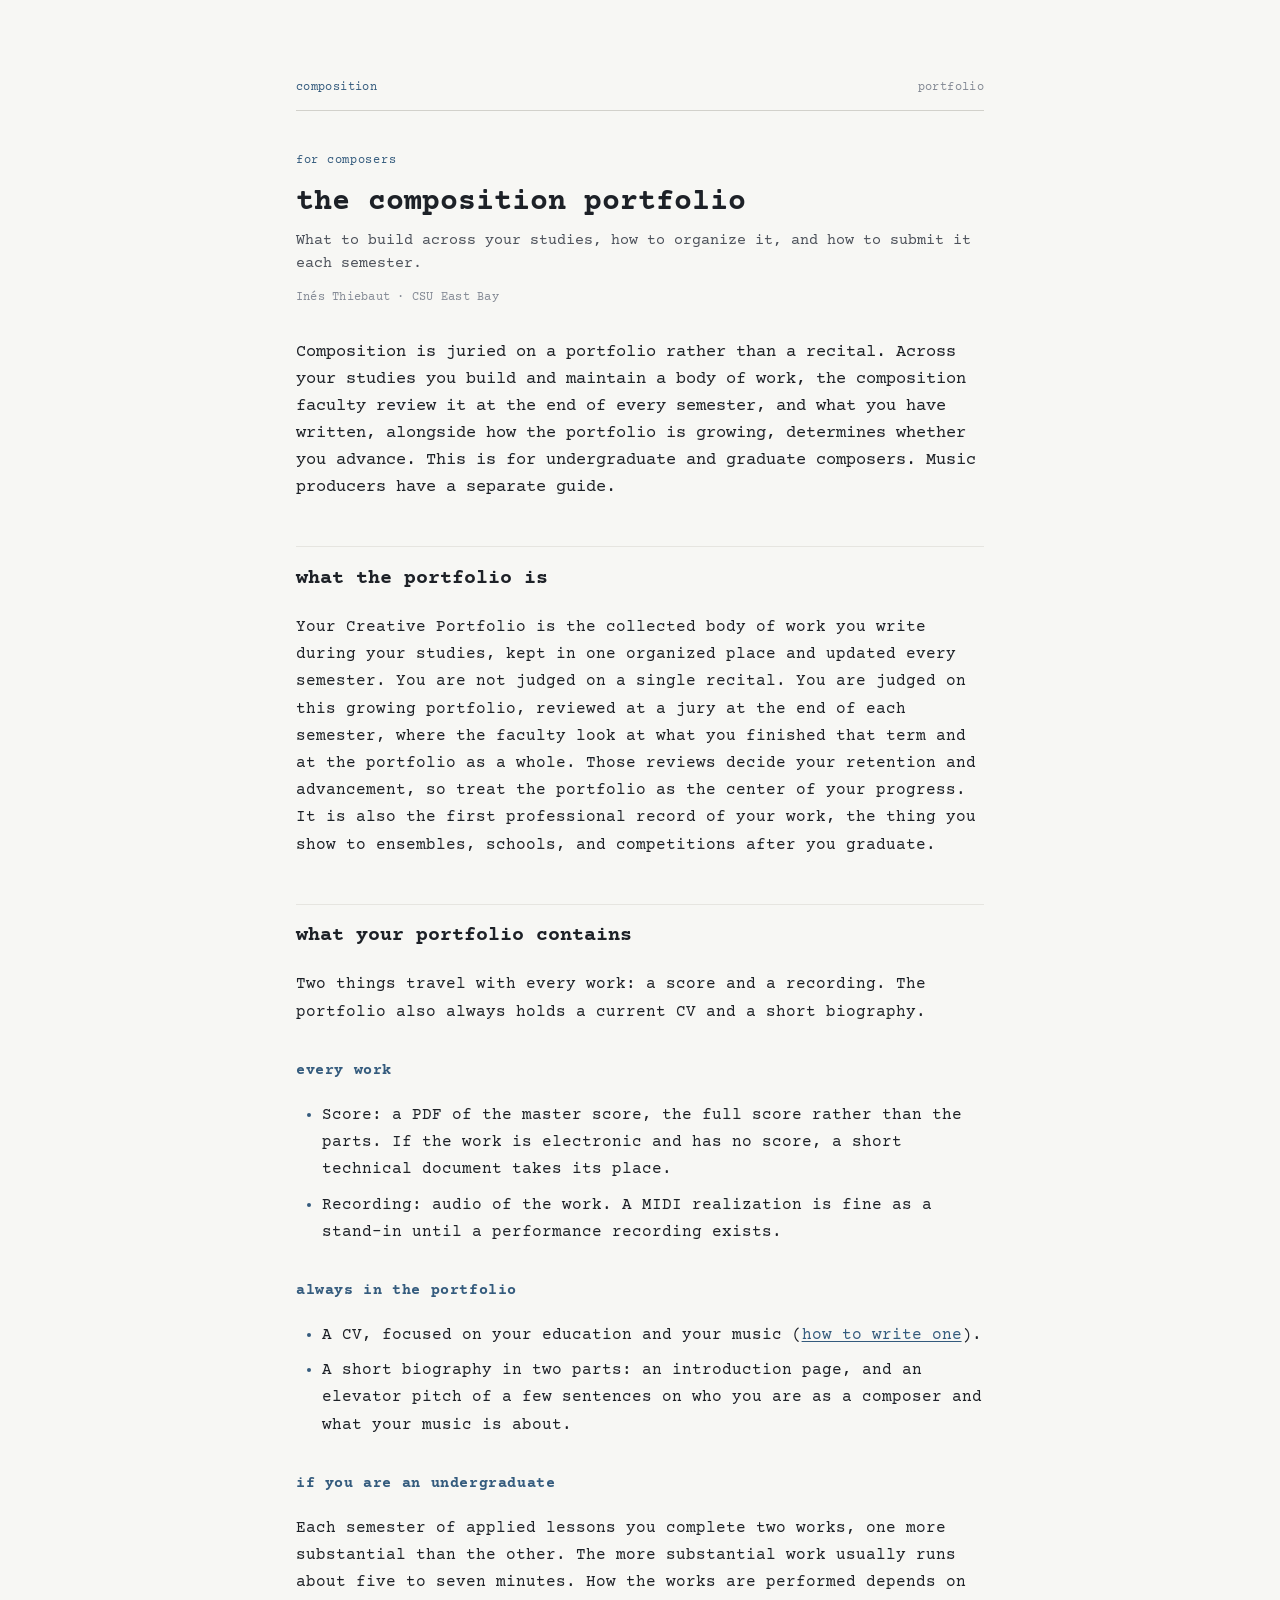
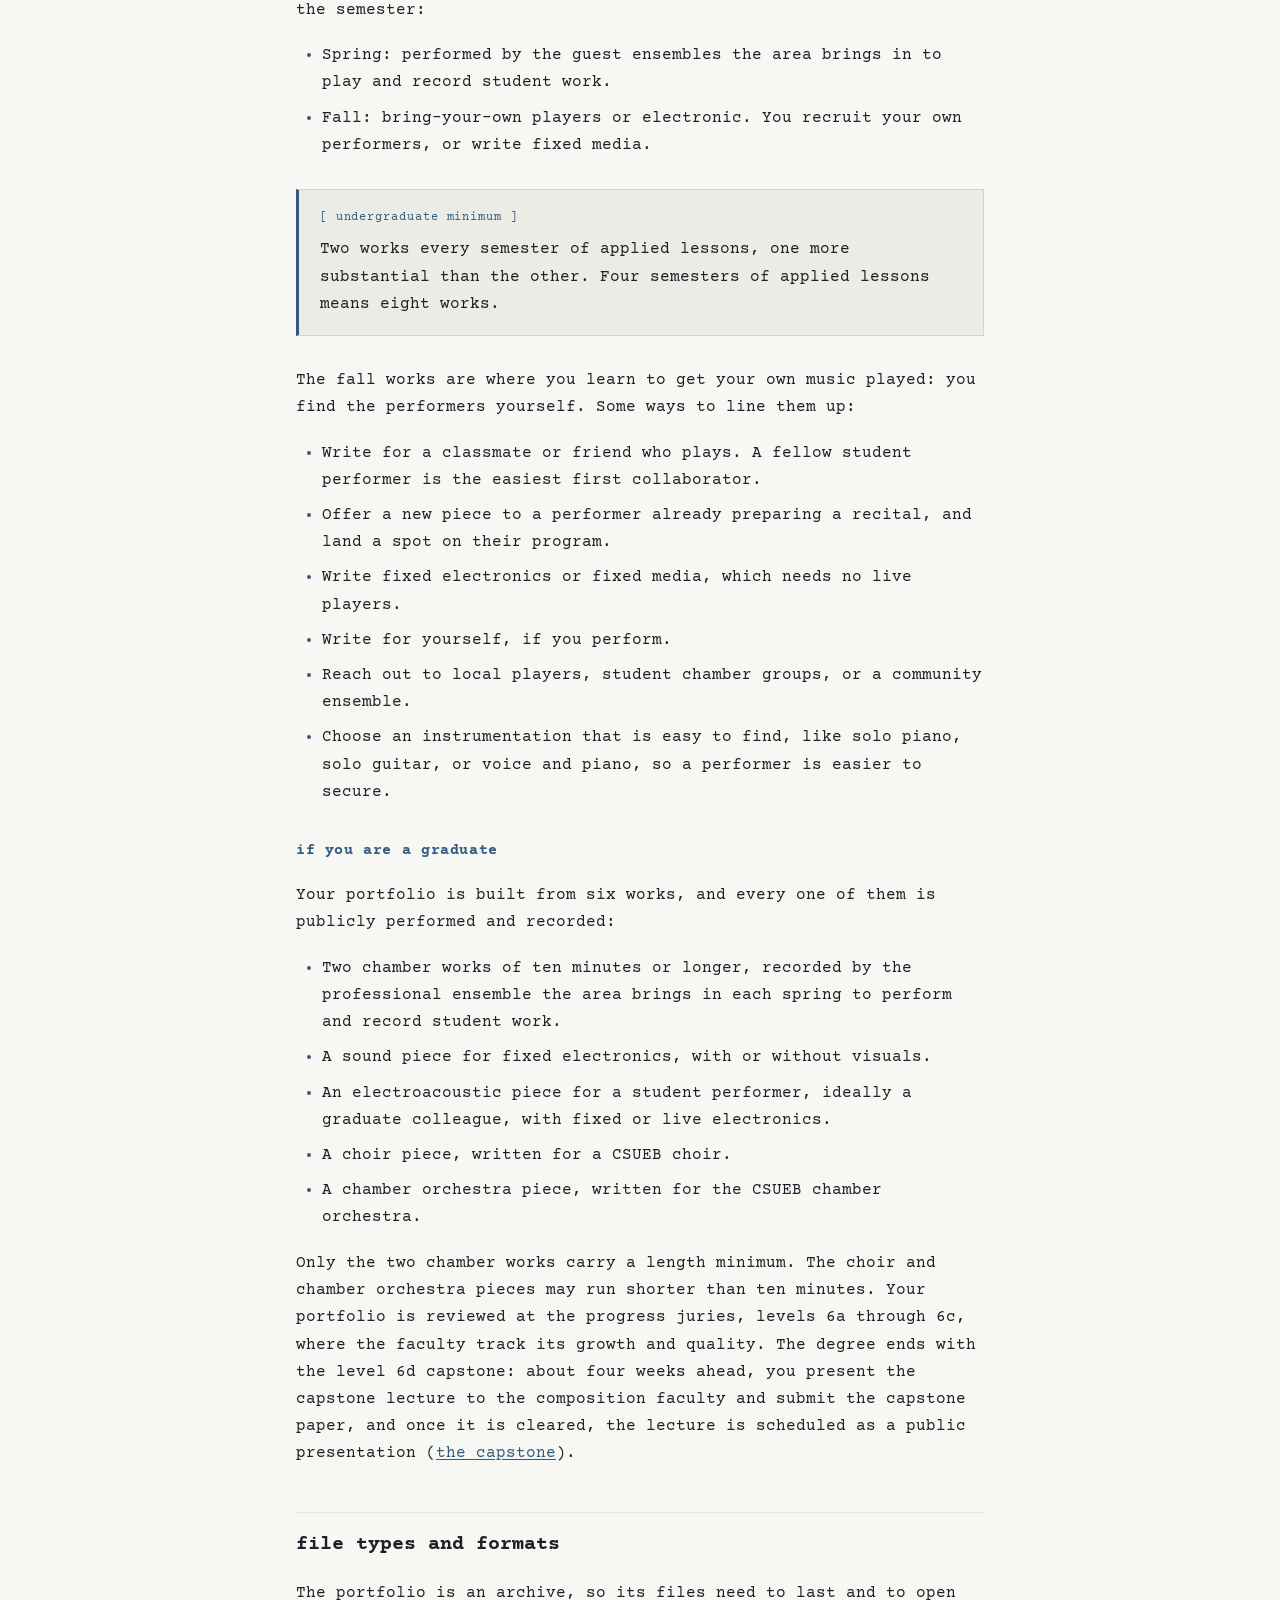
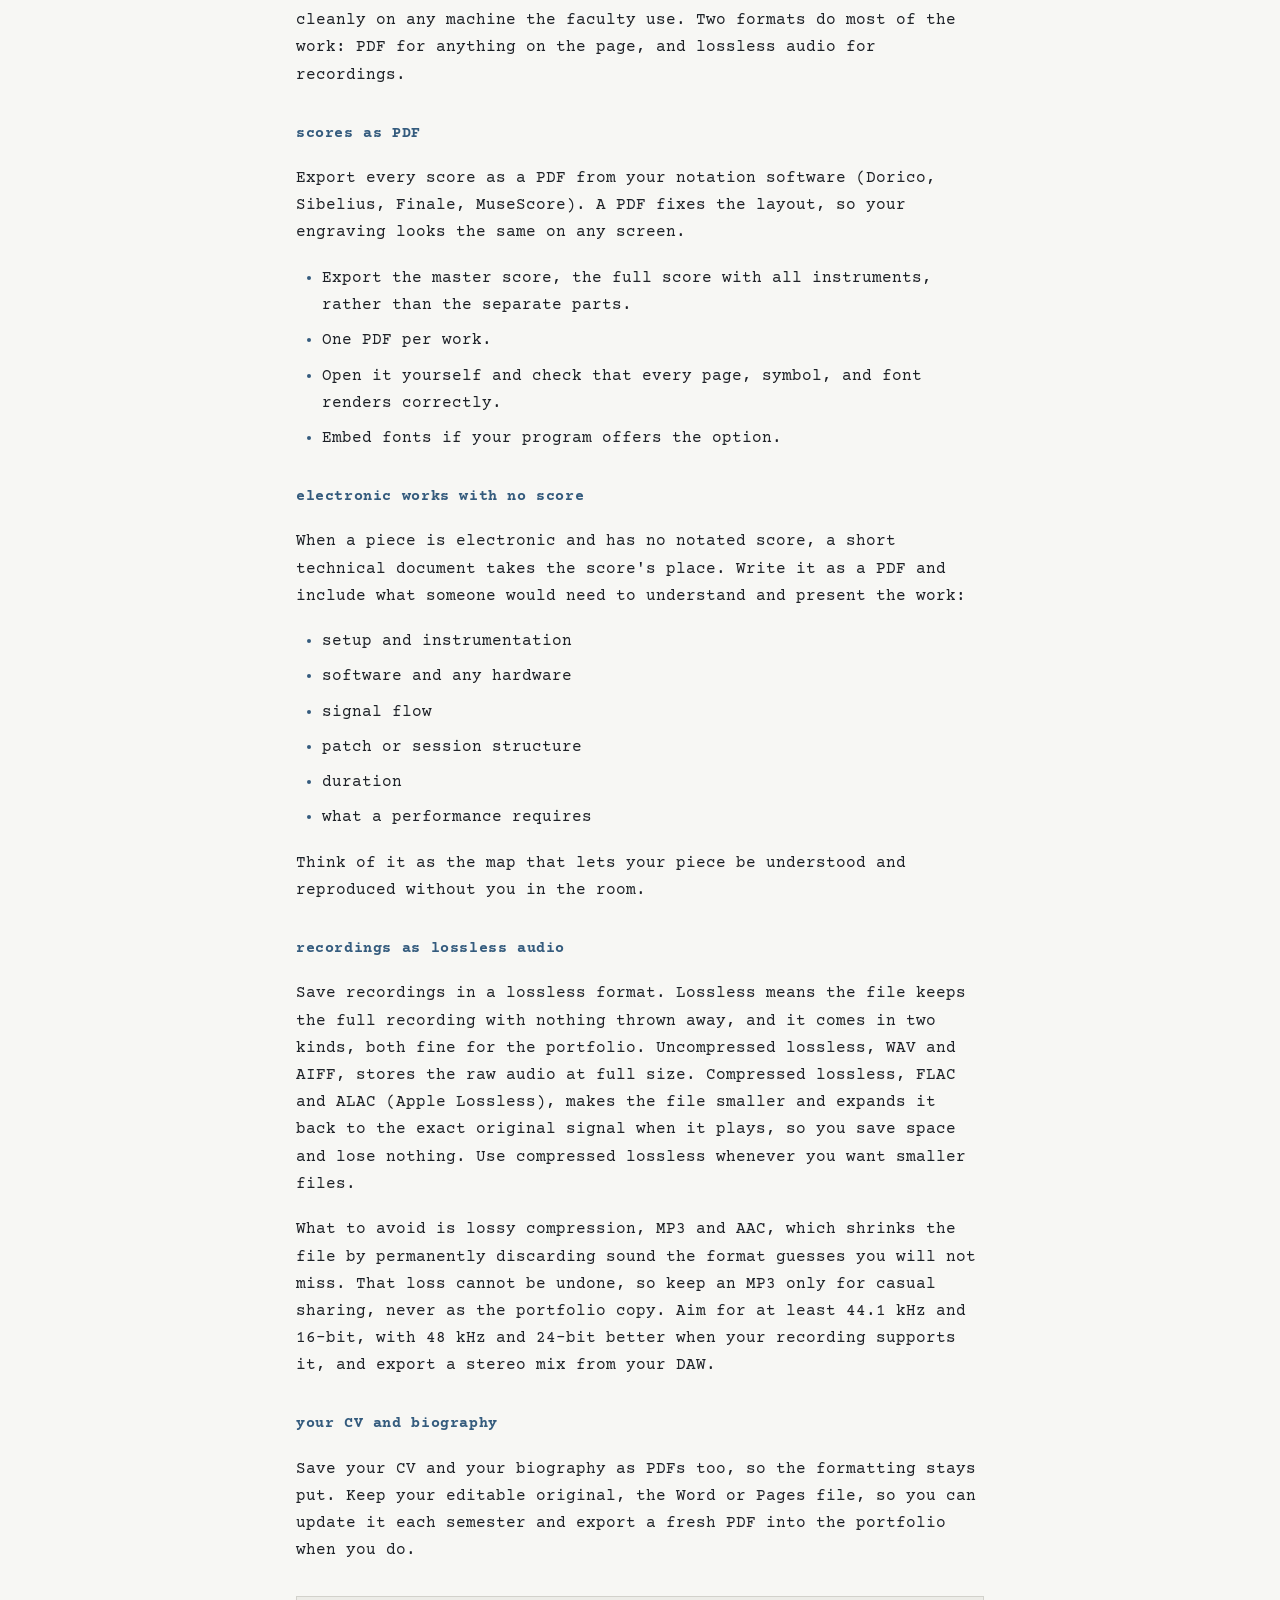
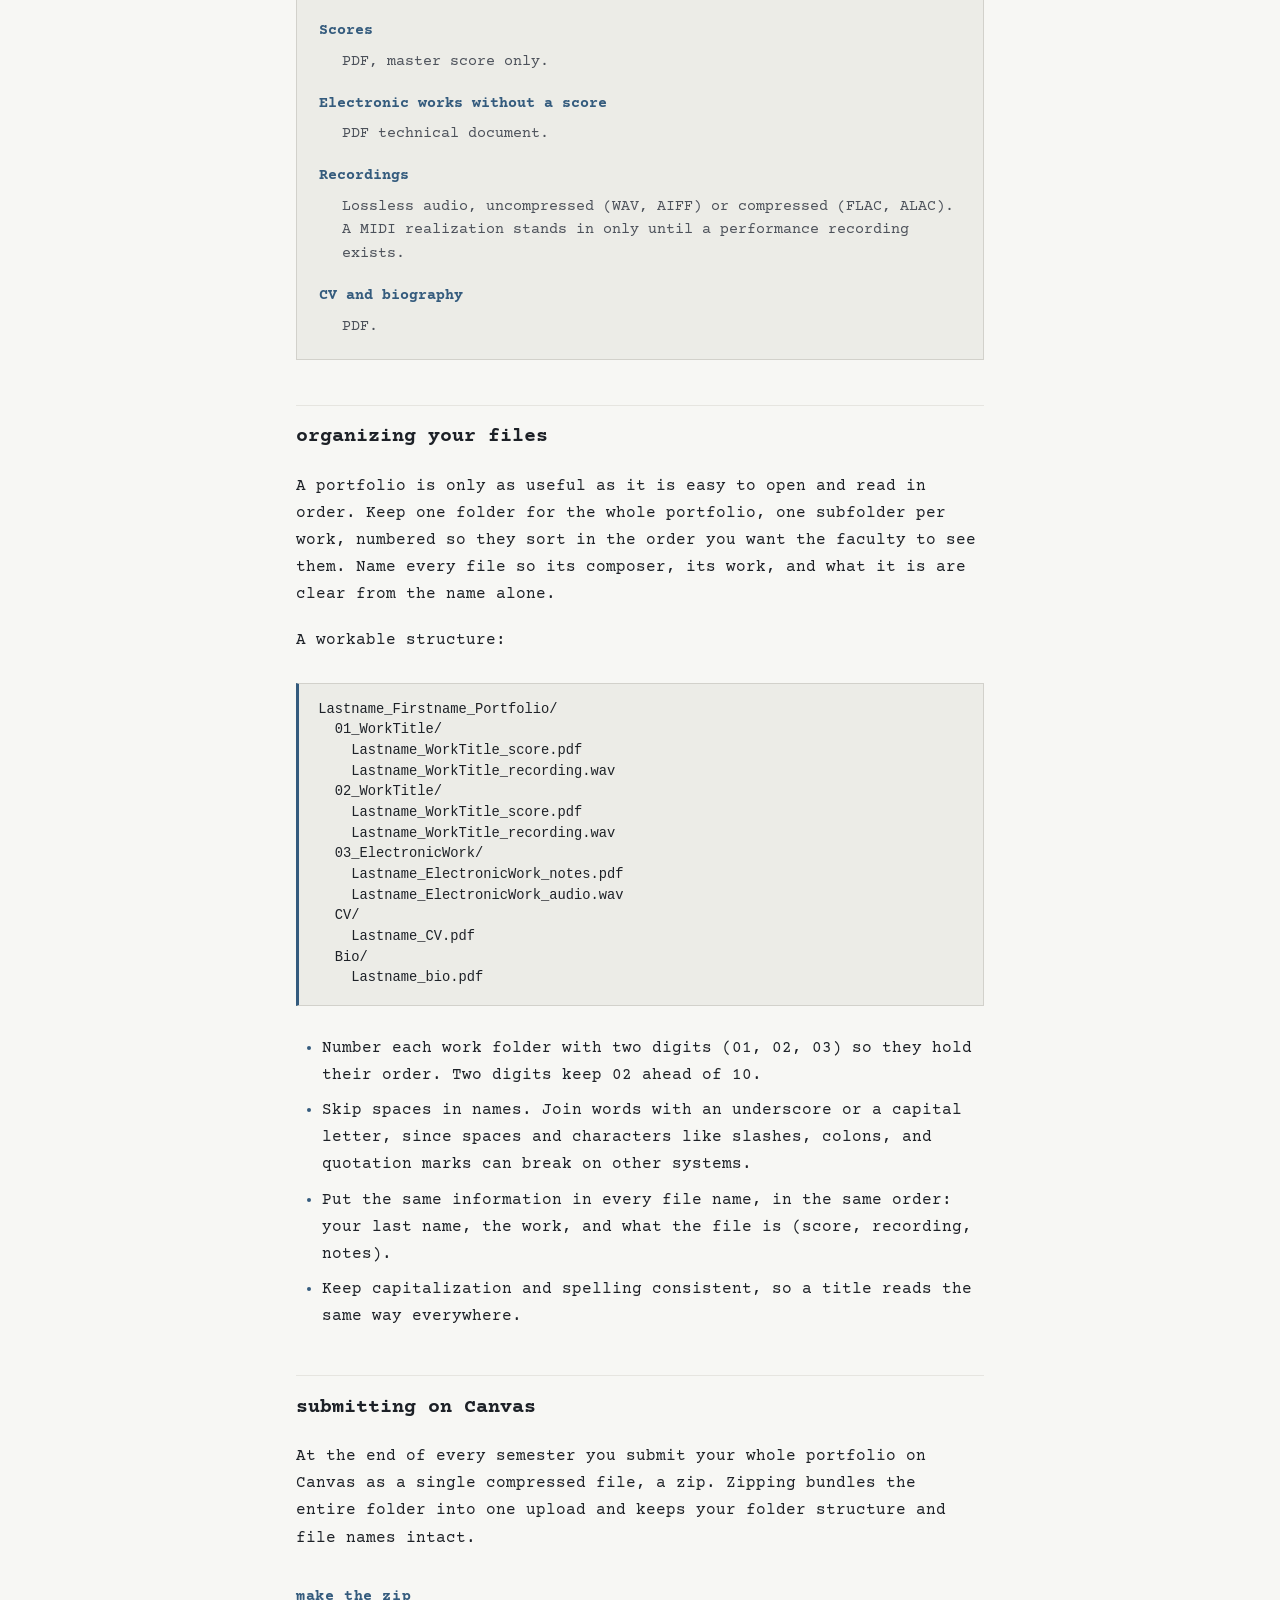
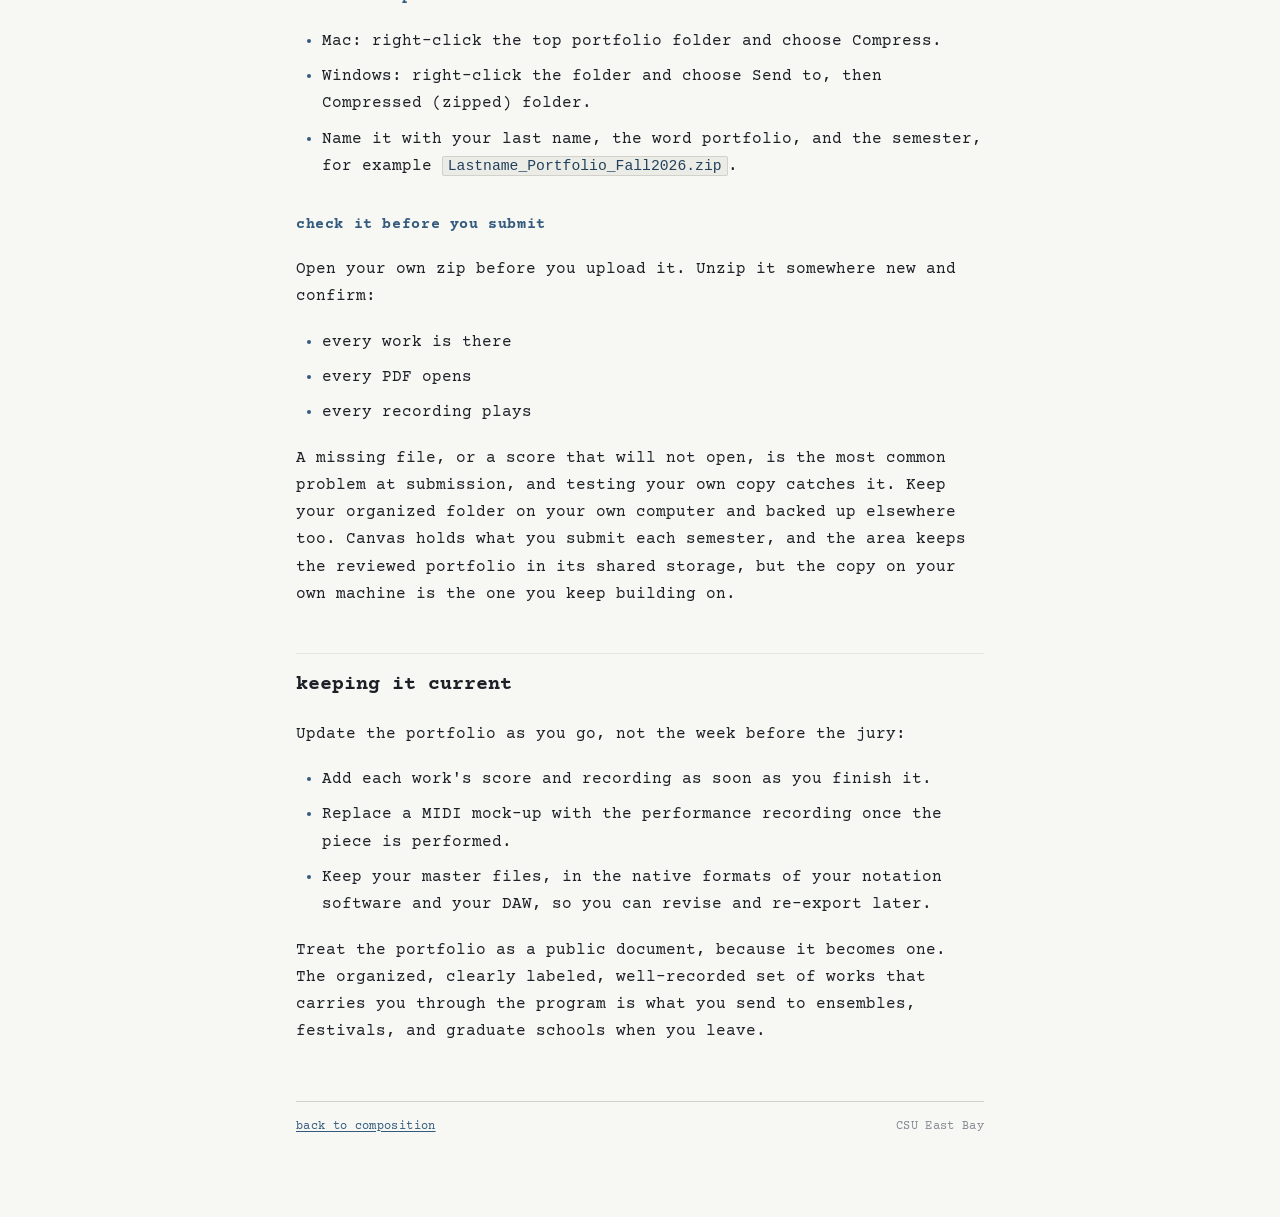
==== commit adc785b9: "Correct undergraduate count to two works per semester Two works each semester of applied lessons, on" ====
--- a/portfolio.html
+++ b/portfolio.html
@@ -42,22 +42,22 @@
 </ul>
 
 <h3>if you are an undergraduate</h3>
-<p>You complete one work each semester of applied lessons, and the kind of work follows the semester's concert:</p>
+<p>Each semester of applied lessons you complete two works, one more substantial than the other. The more substantial work usually runs about five to seven minutes. How the works are performed depends on the semester:</p>
 <ul>
-  <li>Spring: a substantial work, five to seven minutes, written for the professional ensemble the area brings in to perform and record it.</li>
-  <li>Fall: a shorter work you produce yourself for the area's fall concert, usually fixed electronics or a piece for players you recruit on your own.</li>
+  <li>Spring: performed by the guest ensembles the area brings in to play and record student work.</li>
+  <li>Fall: bring-your-own players or electronic. You recruit your own performers, or write fixed media.</li>
 </ul>
 
 <div class="callout">
   <div class="callout-label">undergraduate minimum</div>
-  <p>One work for every semester of applied lessons you take, alternating the substantial spring work with the self-produced fall work. Four semesters of applied lessons means four works, and so on.</p>
+  <p>Two works every semester of applied lessons, one more substantial than the other. Four semesters of applied lessons means eight works.</p>
 </div>
 
-<p>The fall piece is where you learn to get your own music played: you write it and find the performers yourself. Some ways to line them up:</p>
+<p>The fall works are where you learn to get your own music played: you find the performers yourself. Some ways to line them up:</p>
 <ul>
   <li>Write for a classmate or friend who plays. A fellow student performer is the easiest first collaborator.</li>
   <li>Offer a new piece to a performer already preparing a recital, and land a spot on their program.</li>
-  <li>Write fixed electronics or fixed media, which needs no live players and fits the fall concert.</li>
+  <li>Write fixed electronics or fixed media, which needs no live players.</li>
   <li>Write for yourself, if you perform.</li>
   <li>Reach out to local players, student chamber groups, or a community ensemble.</li>
   <li>Choose an instrumentation that is easy to find, like solo piano, solo guitar, or voice and piano, so a performer is easier to secure.</li>
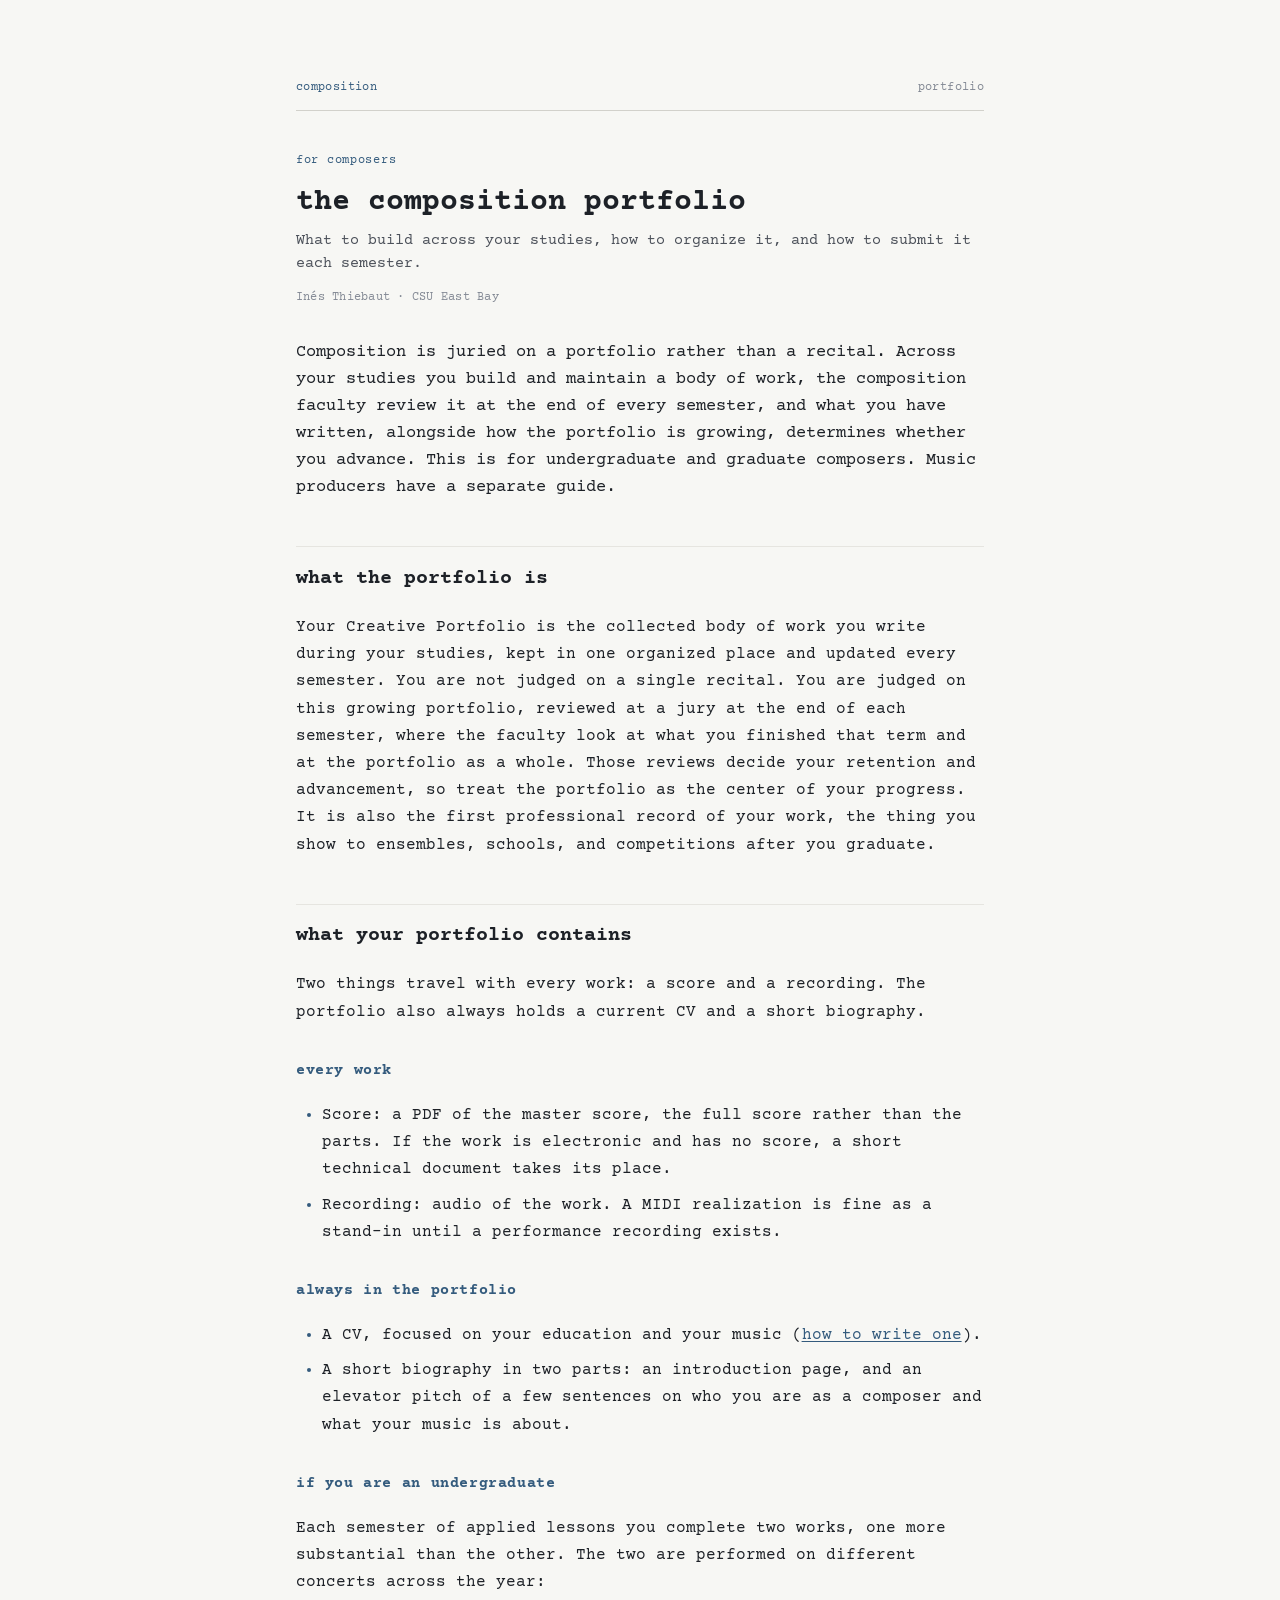
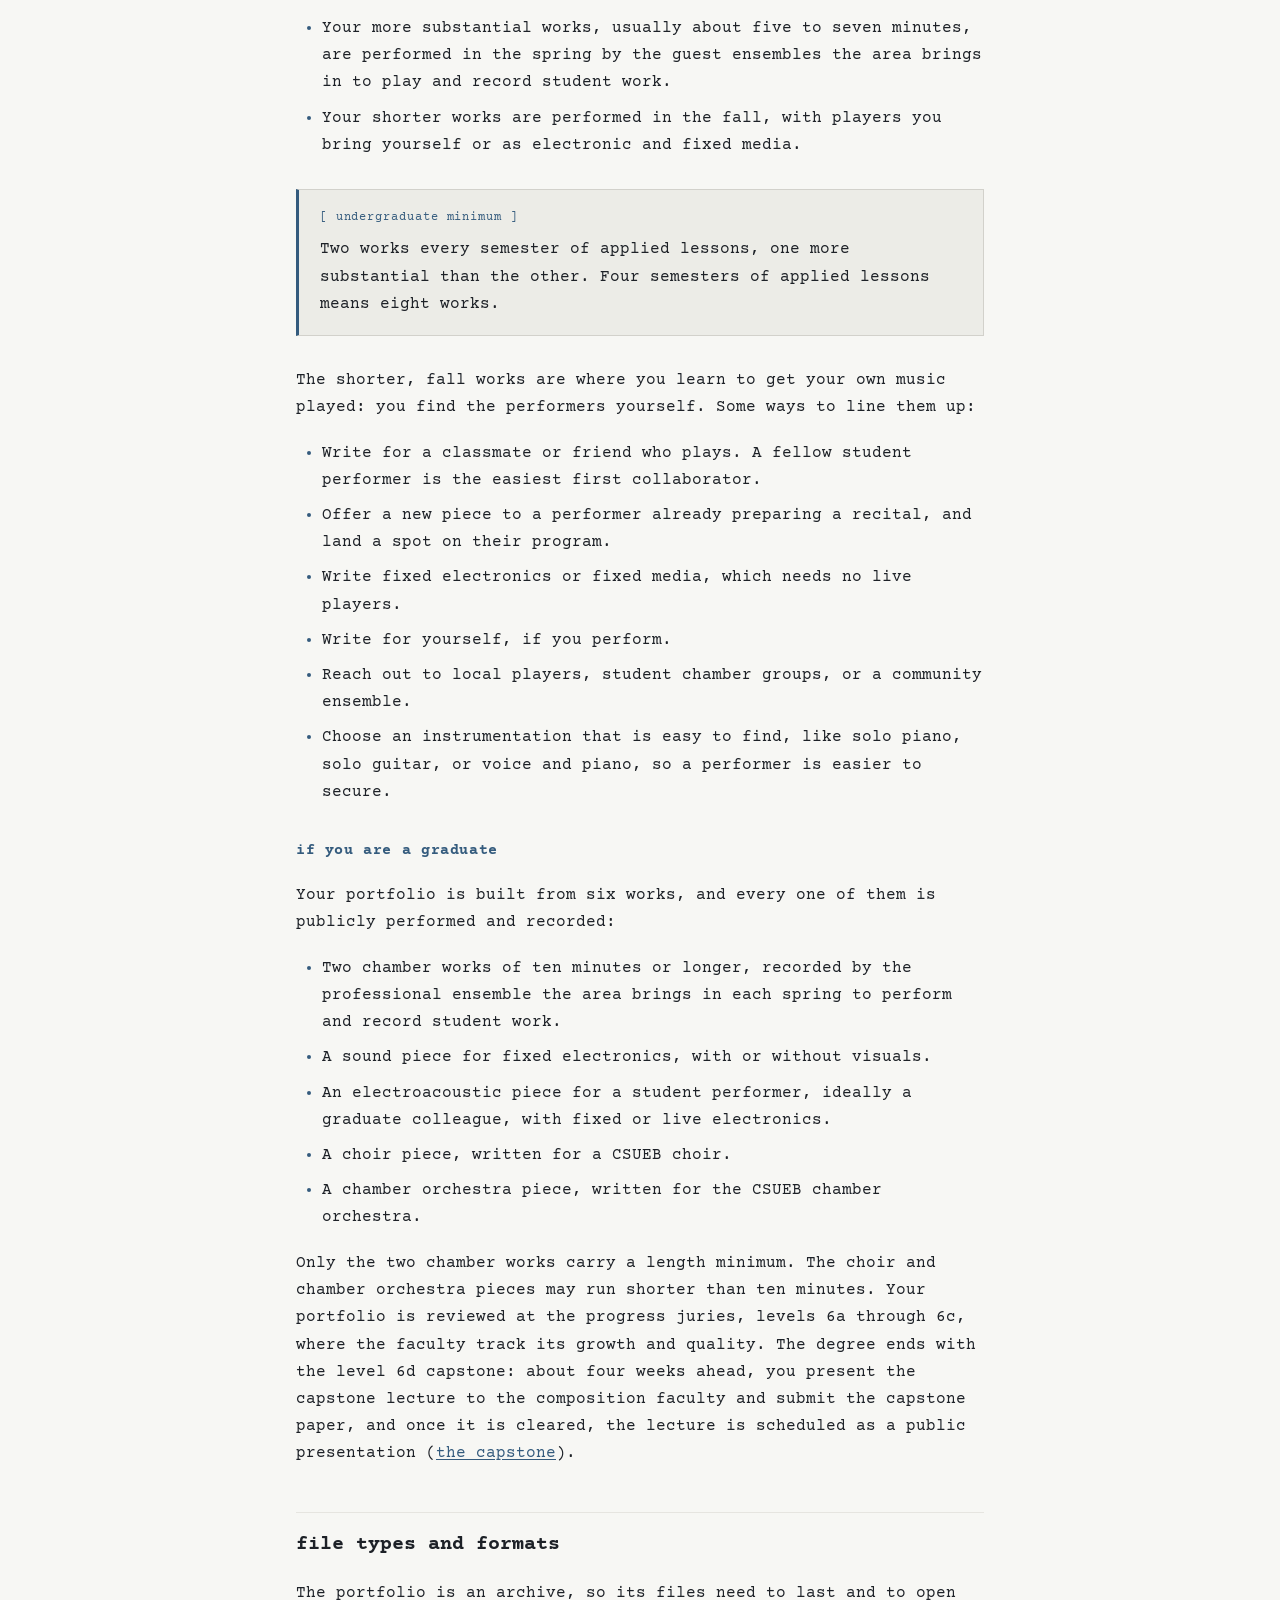
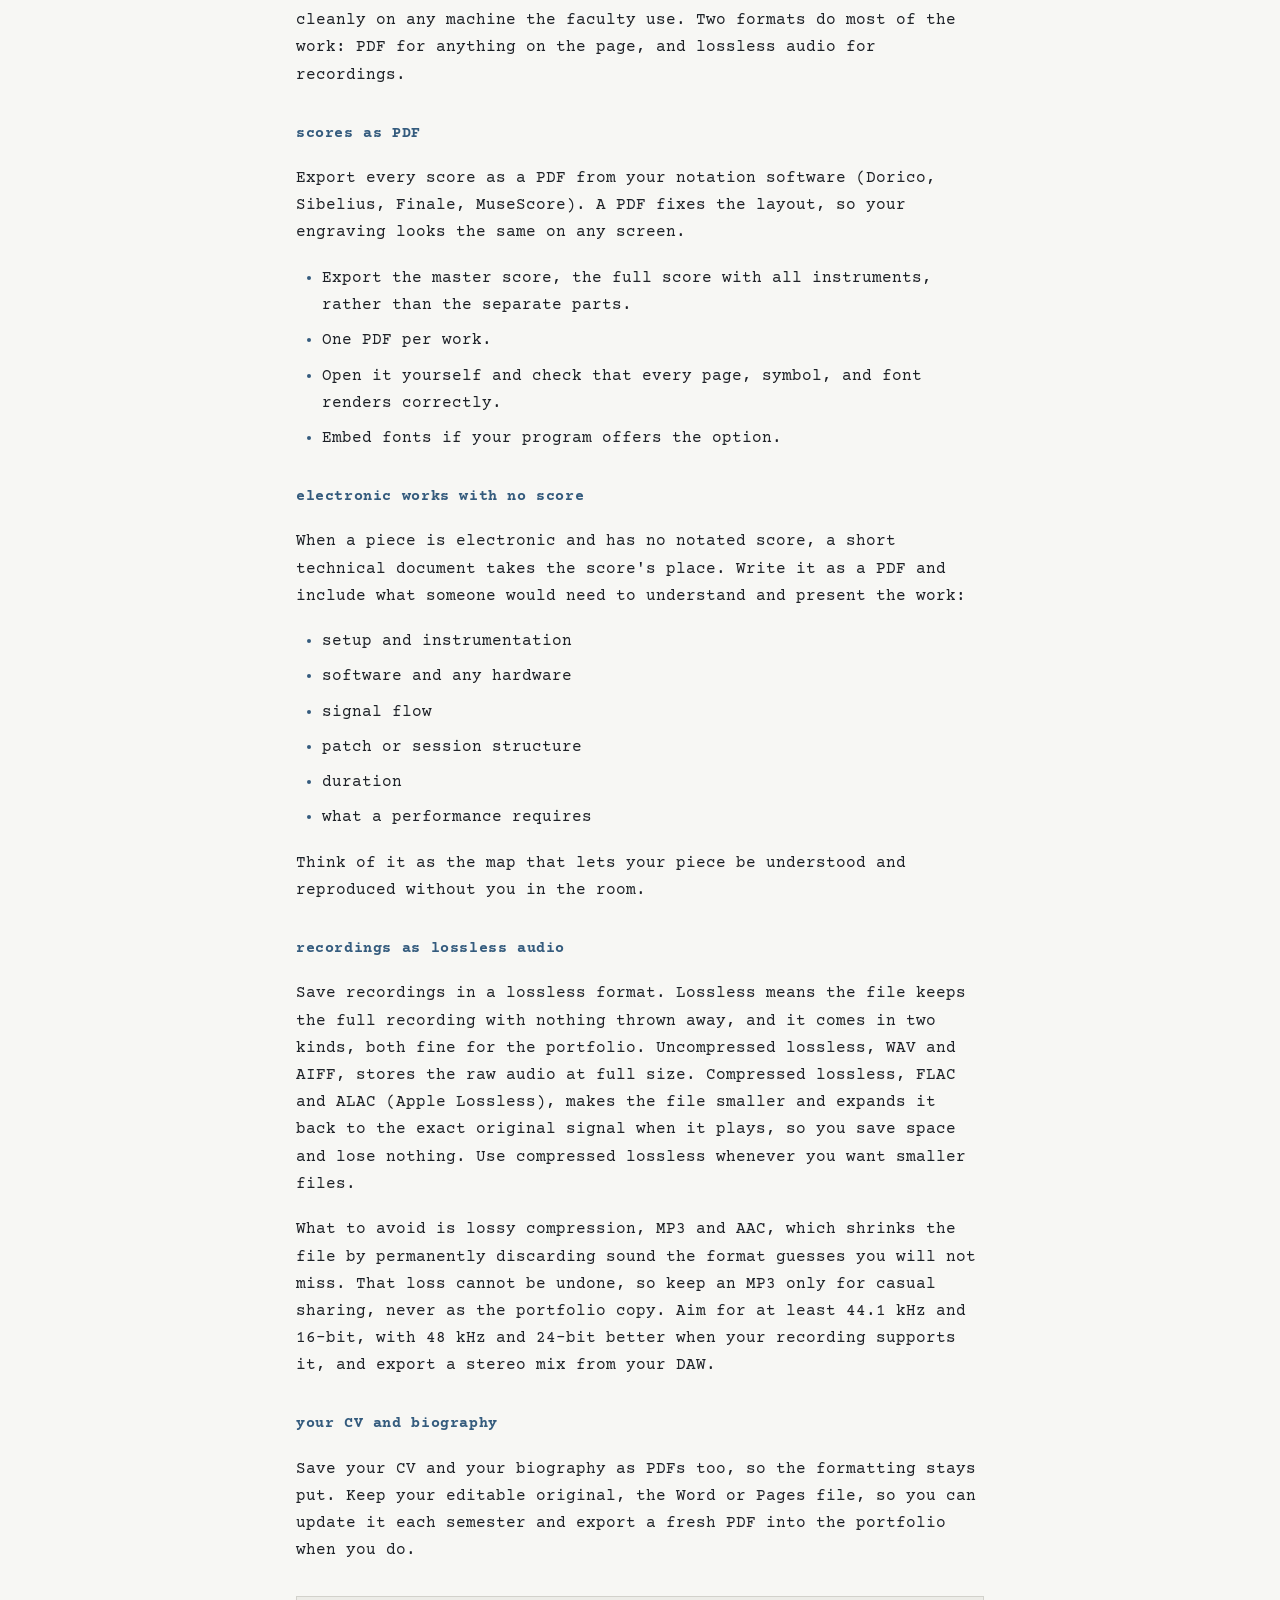
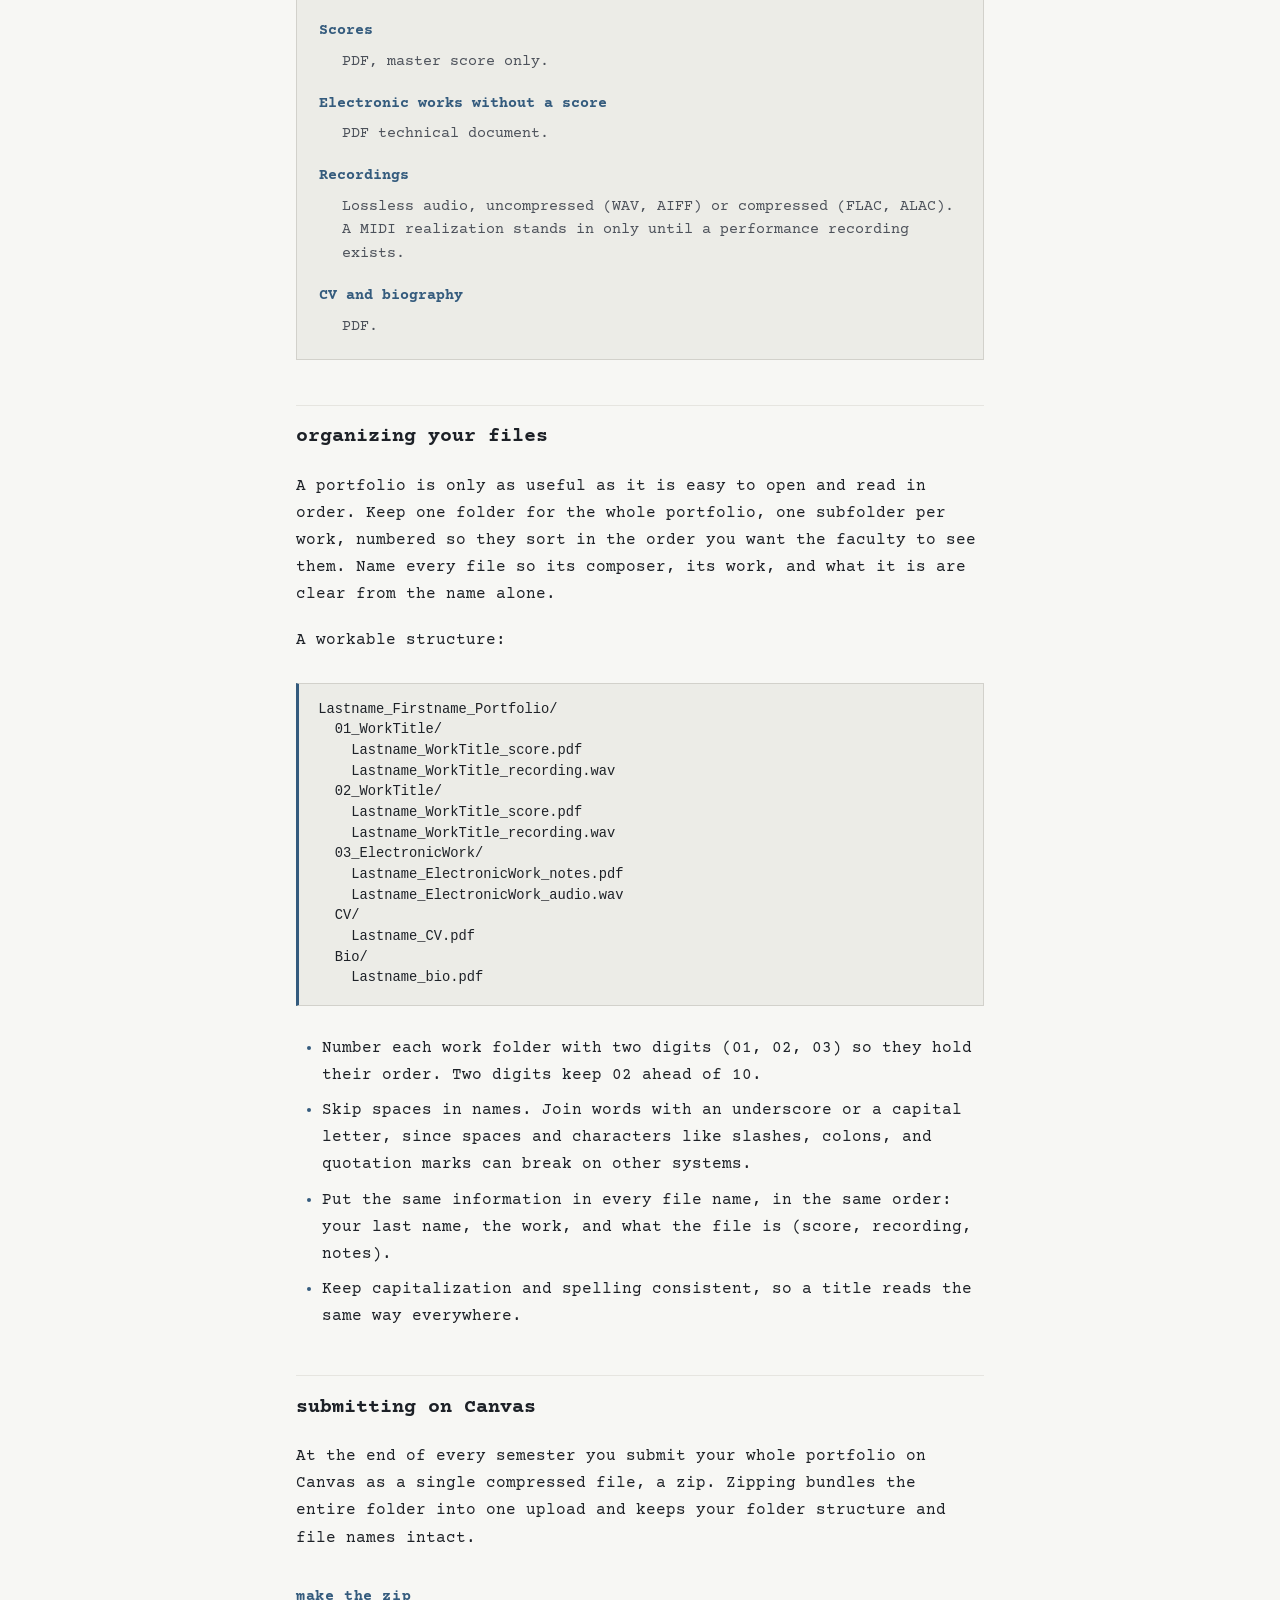
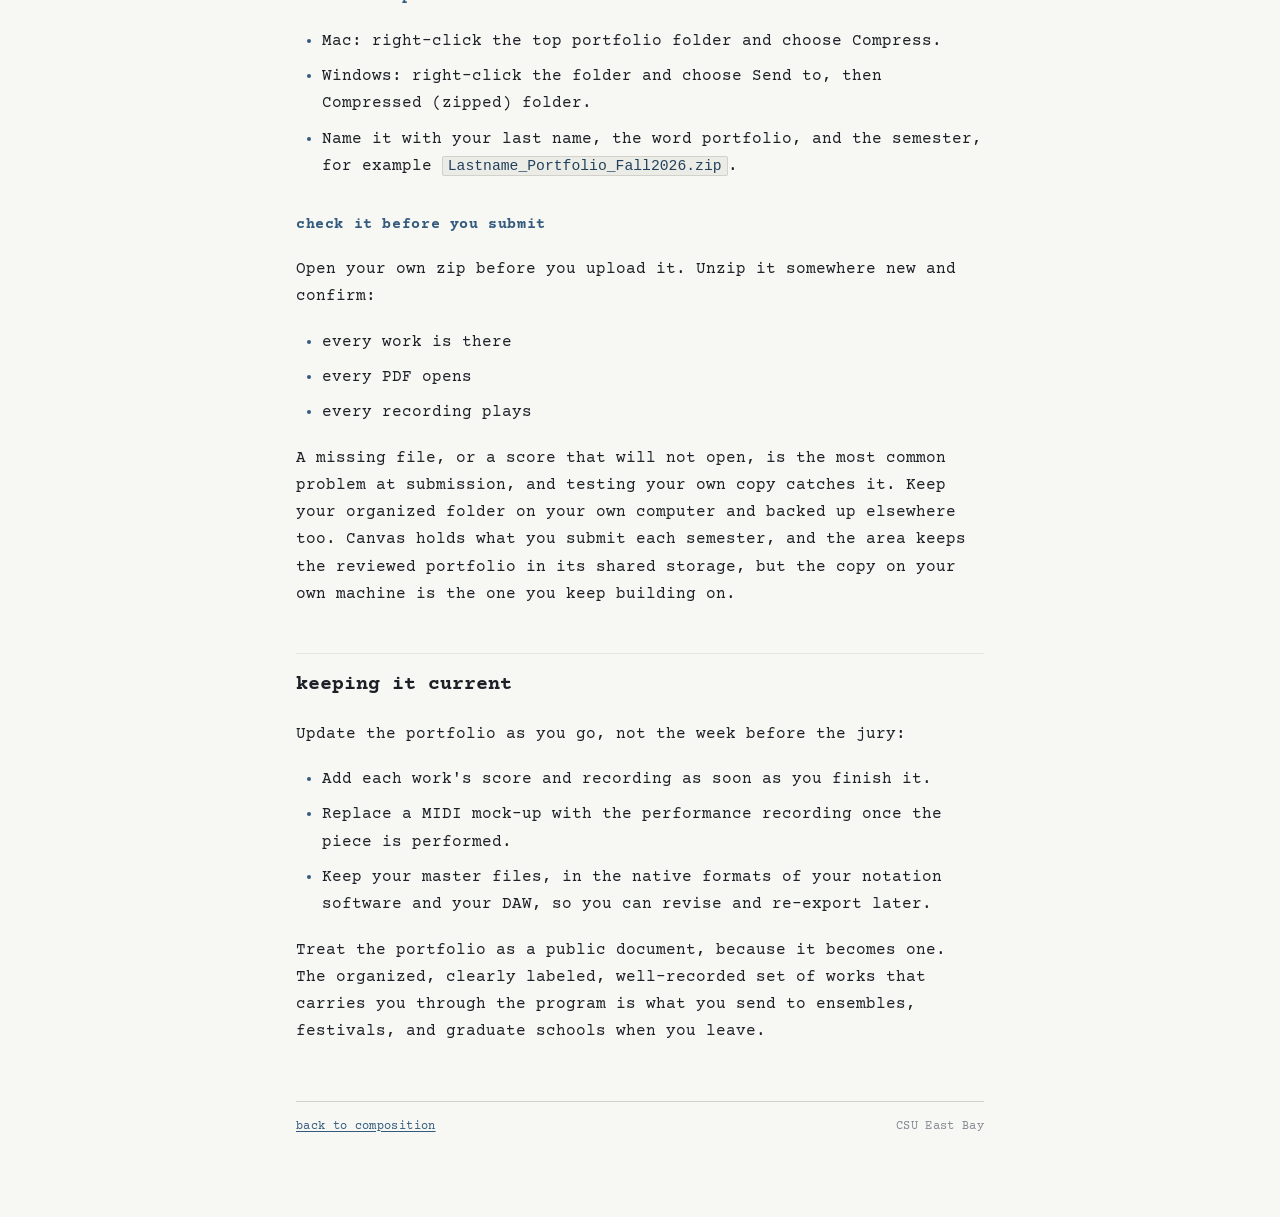
==== commit c60ea829: "Fix performance mapping: substantial to spring, shorter to fall The more substantial works are perfo" ====
--- a/portfolio.html
+++ b/portfolio.html
@@ -42,10 +42,10 @@
 </ul>
 
 <h3>if you are an undergraduate</h3>
-<p>Each semester of applied lessons you complete two works, one more substantial than the other. The more substantial work usually runs about five to seven minutes. How the works are performed depends on the semester:</p>
+<p>Each semester of applied lessons you complete two works, one more substantial than the other. The two are performed on different concerts across the year:</p>
 <ul>
-  <li>Spring: performed by the guest ensembles the area brings in to play and record student work.</li>
-  <li>Fall: bring-your-own players or electronic. You recruit your own performers, or write fixed media.</li>
+  <li>Your more substantial works, usually about five to seven minutes, are performed in the spring by the guest ensembles the area brings in to play and record student work.</li>
+  <li>Your shorter works are performed in the fall, with players you bring yourself or as electronic and fixed media.</li>
 </ul>
 
 <div class="callout">
@@ -53,7 +53,7 @@
   <p>Two works every semester of applied lessons, one more substantial than the other. Four semesters of applied lessons means eight works.</p>
 </div>
 
-<p>The fall works are where you learn to get your own music played: you find the performers yourself. Some ways to line them up:</p>
+<p>The shorter, fall works are where you learn to get your own music played: you find the performers yourself. Some ways to line them up:</p>
 <ul>
   <li>Write for a classmate or friend who plays. A fellow student performer is the easiest first collaborator.</li>
   <li>Offer a new piece to a performer already preparing a recital, and land a spot on their program.</li>
